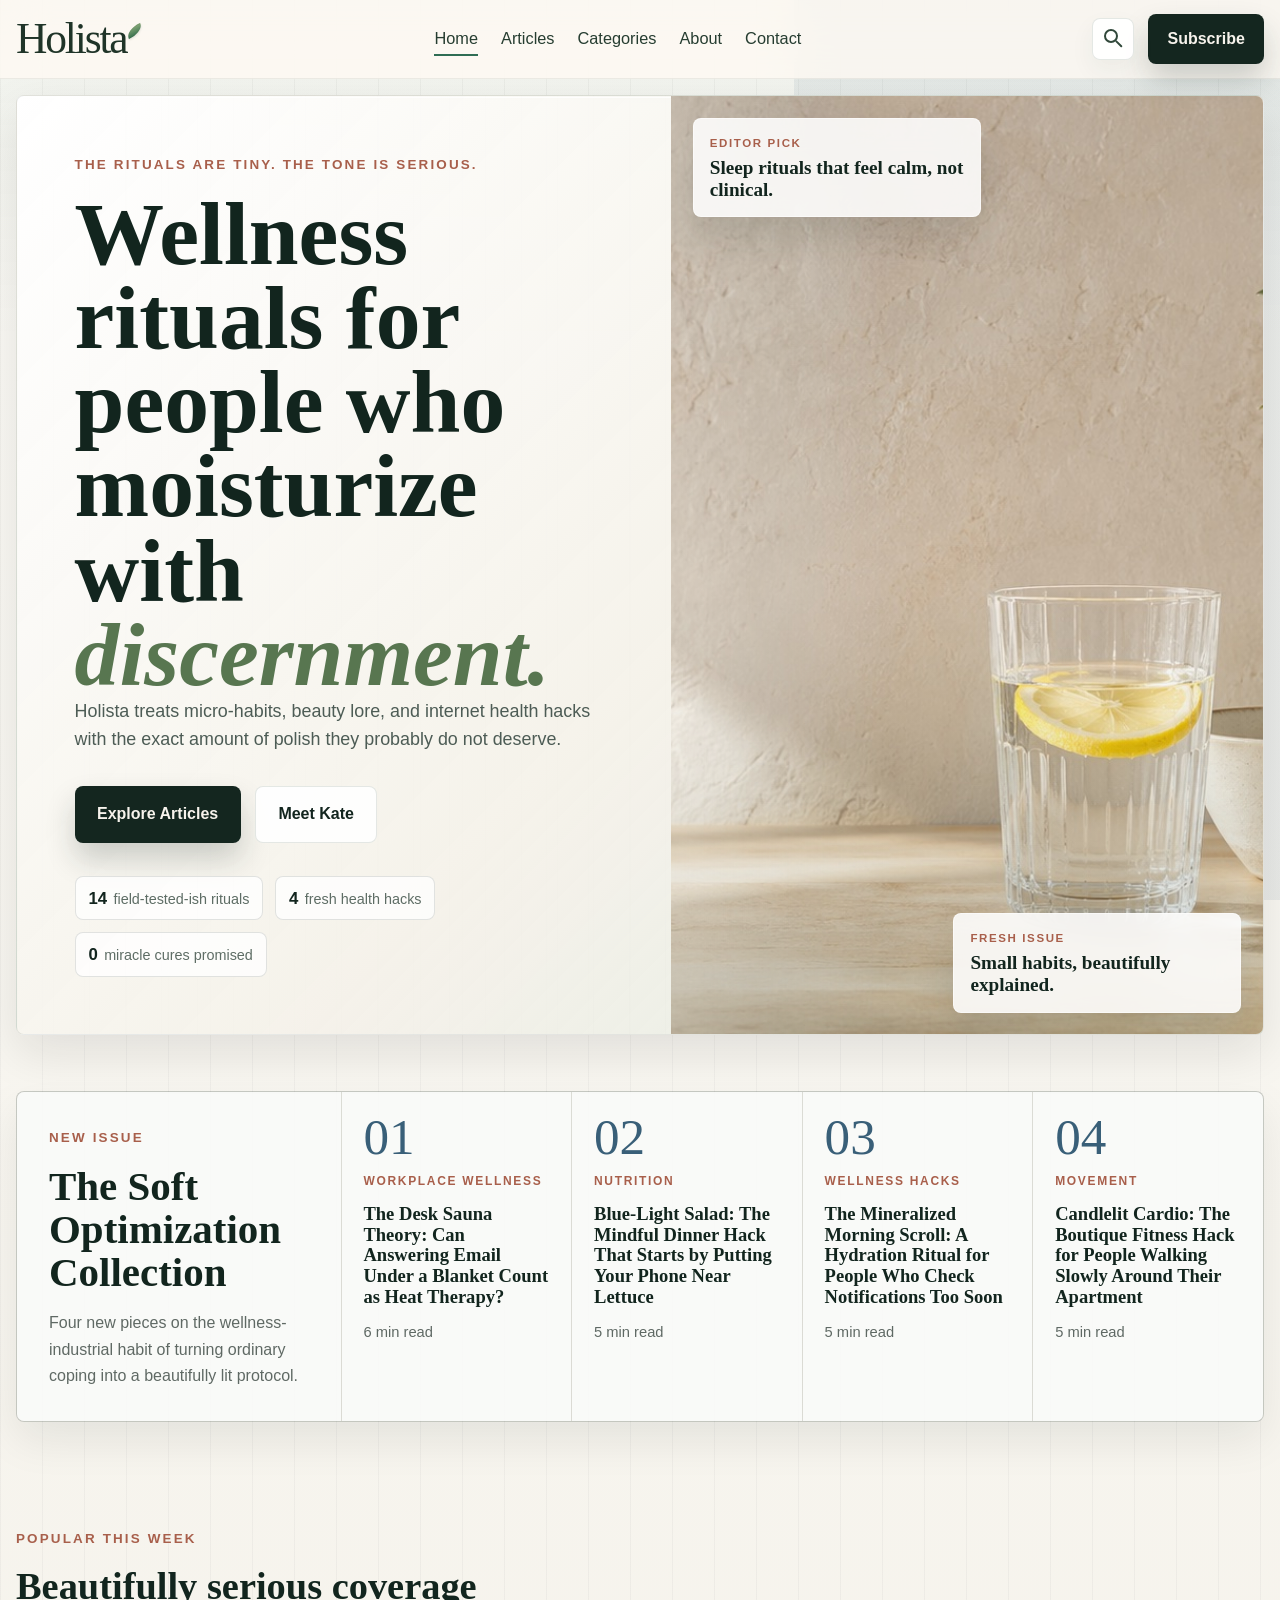
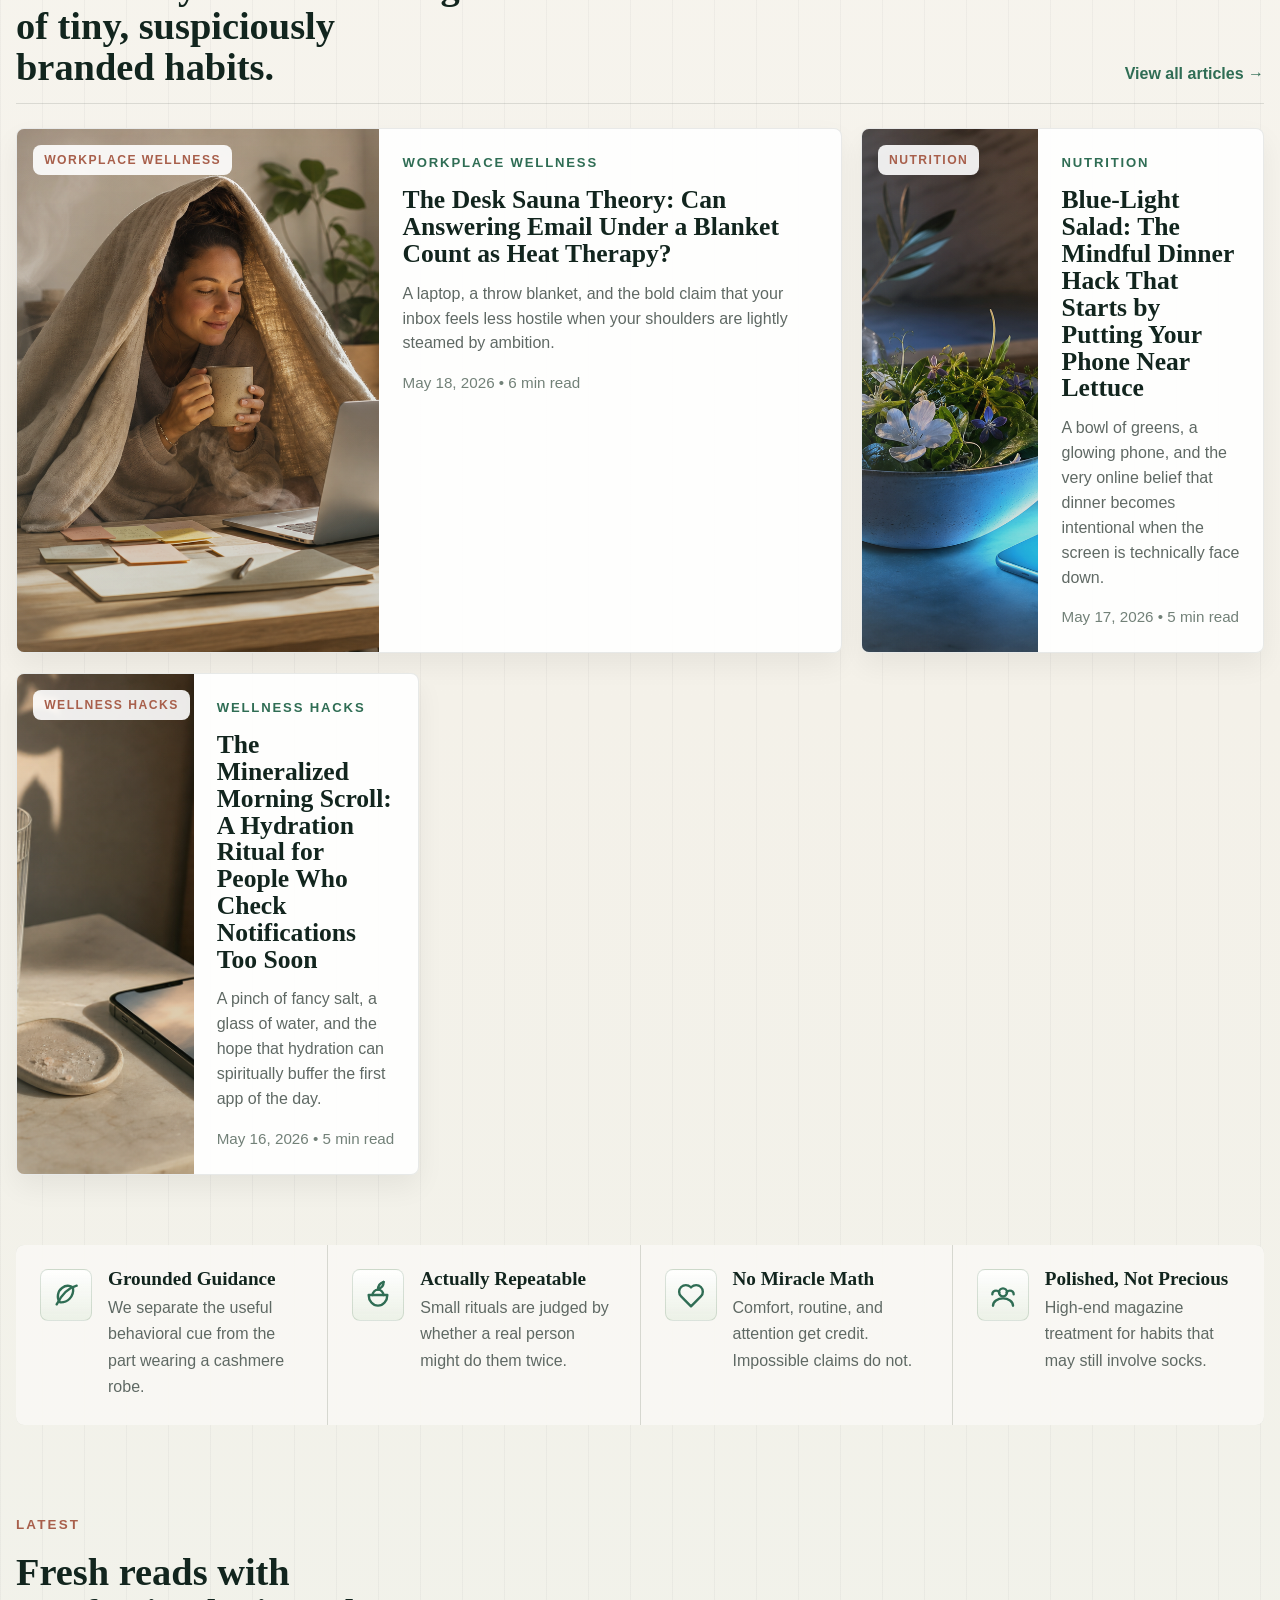
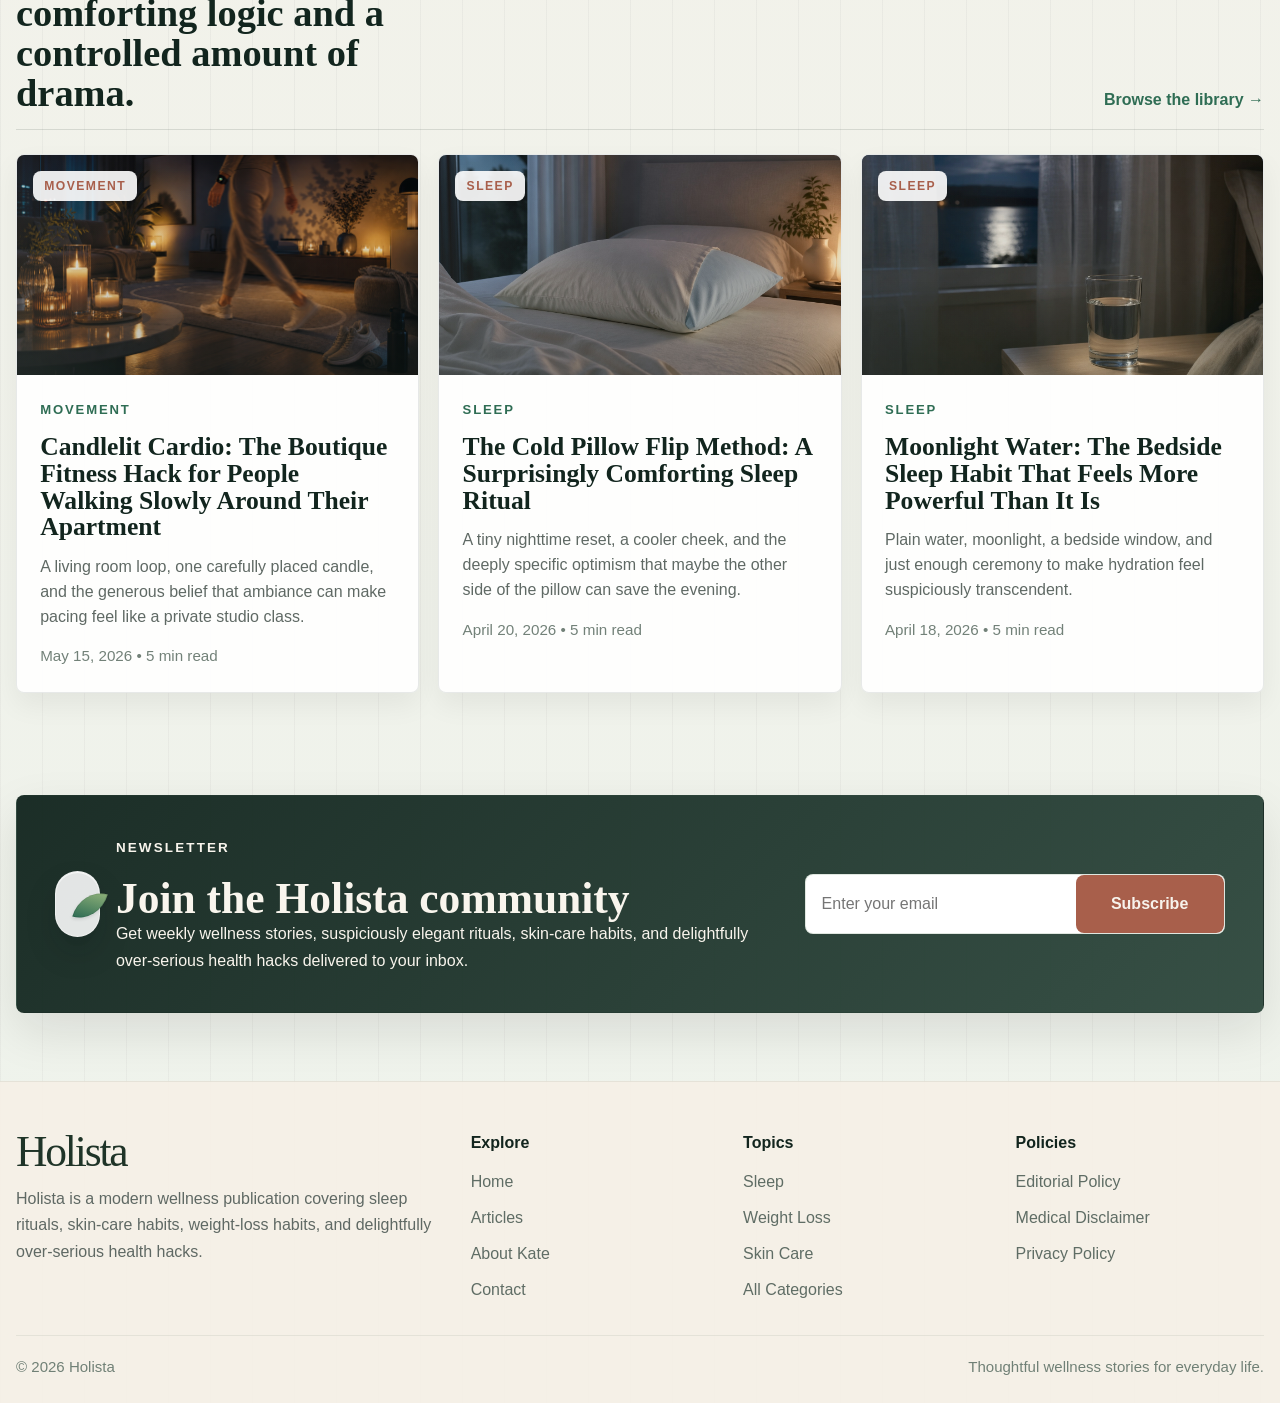
==== index.html @ 49990953 "Publish Holista site" ====
<!doctype html>
<html lang="en">
  <head>
    <meta charset="UTF-8" />
    <meta name="viewport" content="width=device-width, initial-scale=1.0" />
    <title>Holista</title>
    <meta
      name="description"
      content="Holista is a polished wellness magazine covering sleep rituals, skin-care habits, weight-loss habits, and gently over-serious health hacks."
    />
    <link rel="stylesheet" href="assets/css/styles.css" />
  </head>
  <body data-page="home">
    <div class="page-ambient" aria-hidden="true"></div>
    <header class="site-header">
      <div class="container site-header__inner">
        <a class="brand" href="index.html" aria-label="Holista home">
          <span class="brand__title" data-site-brand>Holista</span>
          <span class="brand__leaf" aria-hidden="true"></span>
        </a>
        <nav class="site-nav" aria-label="Main navigation">
          <ul class="nav-list">
            <li><a href="index.html" aria-current="page">Home</a></li>
            <li><a href="articles.html">Articles</a></li>
            <li><a href="categories.html">Categories</a></li>
            <li><a href="about.html">About</a></li>
            <li><a href="contact.html">Contact</a></li>
          </ul>
        </nav>
        <div class="header-actions">
          <button class="search-button" type="button" aria-label="Search site"></button>
          <a class="button button--small" href="#newsletter">Subscribe</a>
        </div>
      </div>
    </header>

    <main>
      <section class="hero">
        <div class="container">
          <div class="hero-shell">
            <div class="hero-copy">
              <p class="eyebrow" id="hero-eyebrow">Everyday wellness, edited beautifully</p>
              <h1 id="hero-title">Popular health habits for a better you, naturally.</h1>
              <p class="lede" id="hero-description">
                Sleep rituals, skin-care habits, and lightly theatrical wellness stories that feel believable enough to
                try and funny enough to remember.
              </p>
              <div class="hero-actions">
                <a class="button" href="articles.html">Explore Articles</a>
                <a class="button-secondary" href="about.html">Meet Kate</a>
              </div>
              <div class="hero-proof" aria-label="Holista editorial highlights">
                <span><strong>14</strong> field-tested-ish rituals</span>
                <span><strong>4</strong> fresh health hacks</span>
                <span><strong>0</strong> miracle cures promised</span>
              </div>
            </div>
            <div class="hero-visual hero-visual--photo" aria-hidden="true">
              <img
                class="hero-visual__image hero-visual__image--home"
                src="assets/images/hero-home.jpg"
                alt=""
              />
              <div class="hero-note hero-note--top">
                <span>Editor pick</span>
                <strong>Sleep rituals that feel calm, not clinical.</strong>
              </div>
              <div class="hero-note hero-note--bottom">
                <span>Fresh issue</span>
                <strong>Small habits, beautifully explained.</strong>
              </div>
            </div>
          </div>
        </div>
      </section>

      <section class="section section--issue">
        <div class="container">
          <div class="issue-layout">
            <div class="issue-copy">
              <p class="eyebrow">New Issue</p>
              <h2>The Soft Optimization Collection</h2>
              <p class="body-copy">
                Four new pieces on the wellness-industrial habit of turning ordinary coping into a beautifully lit
                protocol.
              </p>
            </div>
            <div class="issue-rail" id="issue-rail"></div>
          </div>
        </div>
      </section>

      <section class="section section--tight">
        <div class="container">
          <div class="section-heading">
            <div>
              <p class="eyebrow">Popular This Week</p>
              <h2>Beautifully serious coverage of tiny, suspiciously branded habits.</h2>
            </div>
            <a class="text-link" href="articles.html">View all articles</a>
          </div>
          <div class="story-grid" id="popular-articles"></div>
        </div>
      </section>

      <section class="benefit-strip">
        <div class="container">
          <div class="benefit-grid">
            <article class="feature-card">
              <div class="feature-card__icon" aria-hidden="true">
                <svg viewBox="0 0 24 24" focusable="false">
                  <path d="M5 19c4.5-8.5 9-12.5 15-14" />
                  <path d="M7.5 17.5C4.8 14.4 5.6 9.2 9 6.7c2.4-1.8 5.6-1.9 8.2-0.5 0.5 3.3-0.3 6.4-2.5 8.6-2 2-4.7 2.9-7.2 2.7Z" />
                </svg>
              </div>
              <div>
                <h3>Grounded Guidance</h3>
                <p>We separate the useful behavioral cue from the part wearing a cashmere robe.</p>
              </div>
            </article>
            <article class="feature-card">
              <div class="feature-card__icon" aria-hidden="true">
                <svg viewBox="0 0 24 24" focusable="false">
                  <path d="M5 12h14c0 4.4-3.1 8-7 8s-7-3.6-7-8Z" />
                  <path d="M8 12c0-2.2 1.8-4 4-4s4 1.8 4 4" />
                  <path d="M12 8c0-2.8 1.4-4.8 4.2-5.8" />
                  <path d="M16.2 2.2c0 2.4-1.2 4.2-3.5 5" />
                </svg>
              </div>
              <div>
                <h3>Actually Repeatable</h3>
                <p>Small rituals are judged by whether a real person might do them twice.</p>
              </div>
            </article>
            <article class="feature-card">
              <div class="feature-card__icon" aria-hidden="true">
                <svg viewBox="0 0 24 24" focusable="false">
                  <path d="M12 20.5 4.6 13.1c-2-2-2-5.2 0-7.1s5.1-1.9 7.1 0l0.3 0.3 0.3-0.3c2-1.9 5.2-1.9 7.1 0s2 5.1 0 7.1Z" />
                </svg>
              </div>
              <div>
                <h3>No Miracle Math</h3>
                <p>Comfort, routine, and attention get credit. Impossible claims do not.</p>
              </div>
            </article>
            <article class="feature-card">
              <div class="feature-card__icon" aria-hidden="true">
                <svg viewBox="0 0 24 24" focusable="false">
                  <path d="M9 10a3 3 0 1 0 6 0 3 3 0 0 0-6 0Z" />
                  <path d="M4.5 20c0-3.1 3.4-5.5 7.5-5.5s7.5 2.4 7.5 5.5" />
                  <path d="M4 11.5c0-1.6 1.2-2.8 2.8-2.8 1.1 0 2 .5 2.5 1.4" />
                  <path d="M20 11.5c0-1.6-1.2-2.8-2.8-2.8-1.1 0-2 .5-2.5 1.4" />
                </svg>
              </div>
              <div>
                <h3>Polished, Not Precious</h3>
                <p>High-end magazine treatment for habits that may still involve socks.</p>
              </div>
            </article>
          </div>
        </div>
      </section>

      <section class="section">
        <div class="container">
          <div class="section-heading">
            <div>
              <p class="eyebrow">Latest</p>
              <h2>Fresh reads with comforting logic and a controlled amount of drama.</h2>
            </div>
            <a class="text-link" href="articles.html">Browse the library</a>
          </div>
          <div class="story-grid story-grid--compact" id="recent-articles"></div>
        </div>
      </section>

      <section class="section section--flush-bottom">
        <div class="container">
          <div class="cta-band" id="newsletter">
            <div class="cta-band__intro">
              <div class="cta-band__mark" aria-hidden="true"></div>
              <div>
                <p class="eyebrow">Newsletter</p>
                <h2 id="newsletter-title">Join the Holista community</h2>
                <p class="newsletter-copy" id="newsletter-copy">
                  Get a weekly note with practical nutrition ideas, new articles, and thoughtful wellness habits you can
                  actually use.
                </p>
              </div>
            </div>
            <form class="newsletter-form" action="#" method="post">
              <label class="sr-only" for="newsletter-email">Email address</label>
              <input id="newsletter-email" type="email" name="email" placeholder="Enter your email" />
              <button type="submit">Subscribe</button>
            </form>
          </div>
        </div>
      </section>
    </main>

    <footer class="site-footer">
      <div class="container site-footer__inner">
        <div>
          <p class="footer-brand" data-site-brand>Holista</p>
          <p class="footer-note">
            Holista is a modern wellness publication covering sleep rituals, skin-care habits, weight-loss habits,
            and delightfully over-serious health hacks.
          </p>
        </div>
        <div>
          <p class="footer-heading">Explore</p>
          <div class="footer-links">
            <a href="index.html">Home</a>
            <a href="articles.html">Articles</a>
            <a href="about.html">About Kate</a>
            <a href="contact.html">Contact</a>
          </div>
        </div>
        <div>
          <p class="footer-heading">Topics</p>
          <div class="footer-links">
            <a href="categories.html#sleep">Sleep</a>
            <a href="categories.html#weight-loss">Weight Loss</a>
            <a href="categories.html#skin-care">Skin Care</a>
            <a href="categories.html">All Categories</a>
          </div>
        </div>
        <div>
          <p class="footer-heading">Policies</p>
          <div class="footer-links">
            <a href="editorial-policy.html">Editorial Policy</a>
            <a href="medical-disclaimer.html">Medical Disclaimer</a>
            <a href="privacy.html">Privacy Policy</a>
          </div>
        </div>
      </div>
      <div class="container footer-bottom">
        <span>© <span id="year"></span> Holista</span>
        <span>Thoughtful wellness stories for everyday life.</span>
      </div>
    </footer>

    <script src="assets/js/content.js"></script>
    <script src="assets/js/main.js"></script>
  </body>
</html>
---- assets/css/styles.css ----
:root {
  --bg: #f6f0e7;
  --bg-soft: #fffaf3;
  --surface: rgba(255, 255, 255, 0.9);
  --surface-strong: #ffffff;
  --surface-muted: #efe6d7;
  --surface-accent: #e8efe3;
  --text: #18251f;
  --muted: #64736b;
  --border: rgba(31, 53, 42, 0.13);
  --accent: #356f4d;
  --accent-deep: #183725;
  --accent-soft: #dcebdd;
  --clay: #b76f52;
  --blue: #526d7d;
  --gold: #c39a4b;
  --shadow: 0 24px 70px rgba(36, 52, 43, 0.12);
  --shadow-hover: 0 34px 86px rgba(36, 52, 43, 0.18);
  --radius: 24px;
  --radius-sm: 18px;
  --max-width: 1360px;
  --ease: cubic-bezier(0.22, 1, 0.36, 1);
}

*,
*::before,
*::after {
  box-sizing: border-box;
}

html {
  scroll-behavior: smooth;
}

body {
  position: relative;
  margin: 0;
  min-width: 320px;
  color: var(--text);
  background:
    linear-gradient(115deg, rgba(82, 109, 125, 0.12), transparent 32%),
    radial-gradient(circle at top left, rgba(195, 154, 75, 0.2), transparent 28%),
    linear-gradient(180deg, #fffaf3 0%, #f6f0e7 54%, #eef2ea 100%);
  font-family: "Avenir Next", "Aptos", "Helvetica Neue", sans-serif;
  line-height: 1.65;
  overflow-x: hidden;
}

body.has-search-open {
  overflow: hidden;
}

img {
  display: block;
  max-width: 100%;
}

a {
  color: inherit;
  text-decoration: none;
}

p,
ul,
ol {
  margin: 0;
}

h1,
h2,
h3,
h4 {
  margin: 0;
  color: var(--accent-deep);
  font-family: "Iowan Old Style", "Palatino Linotype", "Book Antiqua", Georgia, serif;
  font-weight: 600;
  letter-spacing: -0.035em;
  line-height: 1.05;
}

input,
button,
textarea {
  font: inherit;
}

button {
  border: 0;
  background: none;
  cursor: pointer;
}

:focus-visible {
  outline: 3px solid rgba(183, 111, 82, 0.36);
  outline-offset: 4px;
}

.page-ambient {
  position: fixed;
  inset: 0;
  z-index: -1;
  pointer-events: none;
  background:
    radial-gradient(circle at 78% 8%, rgba(183, 111, 82, 0.18), transparent 18rem),
    radial-gradient(circle at 4% 58%, rgba(82, 109, 125, 0.12), transparent 22rem);
}

.container {
  width: min(calc(100% - 2rem), var(--max-width));
  margin: 0 auto;
}

.sr-only {
  position: absolute;
  width: 1px;
  height: 1px;
  padding: 0;
  margin: -1px;
  overflow: hidden;
  clip: rect(0, 0, 0, 0);
  white-space: nowrap;
  border: 0;
}

.site-header {
  position: sticky;
  top: 0;
  z-index: 30;
  background: rgba(255, 250, 243, 0.76);
  backdrop-filter: blur(22px) saturate(1.15);
  border-bottom: 1px solid rgba(42, 67, 50, 0.08);
  transition: background 220ms var(--ease), box-shadow 220ms var(--ease), border-color 220ms var(--ease);
}

.site-header.is-scrolled {
  background: rgba(255, 250, 243, 0.93);
  border-color: rgba(31, 53, 42, 0.12);
  box-shadow: 0 14px 34px rgba(36, 52, 43, 0.08);
}

.site-header__inner {
  display: flex;
  align-items: center;
  justify-content: space-between;
  gap: 2rem;
  min-height: 94px;
}

.brand {
  position: relative;
  display: inline-flex;
  align-items: center;
  gap: 0.04em;
}

.brand__title,
.footer-brand {
  font-family: "Iowan Old Style", "Palatino Linotype", "Book Antiqua", Georgia, serif;
  font-size: clamp(2.4rem, 4vw, 3.6rem);
  line-height: 1;
  letter-spacing: -0.05em;
  color: #1f3428;
}

.brand__leaf {
  position: relative;
  top: -0.5em;
  left: -0.1em;
  display: inline-block;
  flex: 0 0 auto;
  width: 1.05rem;
  height: 0.62rem;
  border-radius: 100% 0 100% 0;
  transform: rotate(-25deg);
  background: linear-gradient(180deg, #89aa79, #356f4d);
  box-shadow:
    inset 0 0 0 1px rgba(37, 66, 45, 0.14),
    0 0.08rem 0.12rem rgba(37, 66, 45, 0.12);
}

.site-nav {
  flex: 1;
  display: flex;
  justify-content: center;
}

.nav-list {
  display: flex;
  align-items: center;
  gap: clamp(1rem, 1.8vw, 2.4rem);
  padding: 0;
  margin: 0;
  list-style: none;
}

.nav-list a {
  position: relative;
  color: #263d31;
  font-size: 1.02rem;
  font-weight: 500;
  transition: color 180ms ease;
}

.nav-list a::after {
  content: "";
  position: absolute;
  left: 0;
  right: 0;
  bottom: -0.55rem;
  height: 2px;
  background: var(--accent);
  transform: scaleX(0);
  transform-origin: center;
  transition: transform 180ms ease;
}

.nav-list a:hover,
.nav-list a:focus-visible {
  color: var(--accent);
}

.nav-list a[aria-current="page"]::after,
.nav-list a:hover::after,
.nav-list a:focus-visible::after {
  transform: scaleX(1);
}

.header-actions {
  display: flex;
  align-items: center;
  gap: 0.9rem;
}

.search-button {
  position: relative;
  width: 42px;
  height: 42px;
  border-radius: 999px;
  border: 1px solid rgba(37, 66, 45, 0.12);
  background: rgba(255, 255, 255, 0.72);
  box-shadow: 0 10px 24px rgba(36, 52, 43, 0.06);
  transition: transform 180ms var(--ease), border-color 180ms ease, box-shadow 180ms ease, background 180ms ease;
}

.search-button::before {
  content: "";
  position: absolute;
  top: 10px;
  left: 11px;
  width: 14px;
  height: 14px;
  border: 2px solid #31483a;
  border-radius: 50%;
}

.search-button::after {
  content: "";
  position: absolute;
  right: 11px;
  bottom: 11px;
  width: 9px;
  height: 2px;
  border-radius: 999px;
  background: #31483a;
  transform: rotate(45deg);
  transform-origin: right center;
}

.search-button:hover,
.search-button:focus-visible {
  transform: translateY(-2px);
  border-color: rgba(53, 111, 77, 0.3);
  background: #ffffff;
  box-shadow: 0 16px 34px rgba(36, 52, 43, 0.11);
}

.button,
.button-secondary {
  display: inline-flex;
  align-items: center;
  justify-content: center;
  min-height: 52px;
  padding: 0.9rem 1.4rem;
  border-radius: 14px;
  font-weight: 600;
  transition: transform 200ms var(--ease), box-shadow 200ms var(--ease), background 200ms ease, border-color 200ms ease;
}

.button {
  background: linear-gradient(135deg, var(--accent), #244f37);
  color: #f7f3ec;
  box-shadow: 0 18px 36px rgba(53, 111, 77, 0.22);
}

.button-secondary {
  background: rgba(255, 255, 255, 0.74);
  color: var(--accent-deep);
  border: 1px solid rgba(37, 66, 45, 0.12);
}

.button--small {
  min-height: 44px;
  padding: 0.75rem 1.2rem;
}

.button:hover,
.button:focus-visible,
.button-secondary:hover,
.button-secondary:focus-visible {
  transform: translateY(-3px);
  box-shadow: 0 22px 46px rgba(36, 52, 43, 0.14);
}

.hero {
  padding: 1.7rem 0 1.5rem;
}

.hero-shell,
.page-hero {
  display: grid;
  grid-template-columns: minmax(0, 1.05fr) minmax(360px, 0.95fr);
  gap: 0;
  overflow: hidden;
  position: relative;
  border-radius: var(--radius);
  background:
    linear-gradient(135deg, rgba(255, 252, 247, 0.97), rgba(246, 239, 230, 0.9) 54%, rgba(231, 239, 230, 0.82));
  border: 1px solid rgba(31, 53, 42, 0.1);
  box-shadow: var(--shadow);
}

.hero-shell::before,
.page-hero::before {
  content: "";
  position: absolute;
  inset: 1px;
  z-index: 0;
  pointer-events: none;
  border-radius: calc(var(--radius) - 1px);
  box-shadow: inset 0 1px 0 rgba(255, 255, 255, 0.72);
}

.hero-copy,
.page-hero__copy {
  position: relative;
  z-index: 1;
  padding: clamp(2.25rem, 3.7vw, 4.75rem);
}

.hero-copy {
  display: flex;
  flex-direction: column;
  justify-content: center;
}

.eyebrow {
  display: inline-block;
  margin-bottom: 1rem;
  color: var(--clay);
  font-size: 0.84rem;
  font-weight: 700;
  letter-spacing: 0.16em;
  text-transform: uppercase;
}

h1 {
  font-size: clamp(2.8rem, 5.4vw, 5rem);
}

h2 {
  font-size: clamp(2rem, 3.4vw, 3.2rem);
}

h3 {
  font-size: clamp(1.3rem, 2vw, 1.7rem);
}

h4 {
  font-size: 1.05rem;
  line-height: 1.2;
}

h1 em,
h2 em {
  color: #587650;
  font-style: italic;
}

.lede,
.body-copy,
.policy-layout p,
.policy-layout li,
.story-card__excerpt,
.newsletter-copy,
.footer-note,
.profile-bio,
.contact-copy,
.article-standfirst,
.article-body p,
.article-body li,
.metric-card__copy,
.info-card p,
.feature-card p {
  color: var(--muted);
}

.lede {
  max-width: 34rem;
  font-size: 1.15rem;
}

.hero-actions {
  display: flex;
  flex-wrap: wrap;
  gap: 0.9rem;
  margin-top: 2rem;
}

.hero-proof {
  display: flex;
  flex-wrap: wrap;
  gap: 0.75rem;
  margin-top: 2.1rem;
}

.hero-proof span {
  display: inline-flex;
  align-items: baseline;
  gap: 0.4rem;
  min-height: 42px;
  padding: 0.45rem 0.8rem;
  border-radius: 999px;
  background: rgba(255, 255, 255, 0.66);
  border: 1px solid rgba(31, 53, 42, 0.1);
  color: #5e6d65;
  font-size: 0.9rem;
}

.hero-proof strong {
  color: var(--accent-deep);
  font-size: 1.05rem;
}

.hero-visual,
.page-hero__visual {
  position: relative;
  min-height: 430px;
  overflow: hidden;
  background:
    linear-gradient(160deg, rgba(241, 230, 213, 0.72), rgba(239, 229, 214, 0.28)),
    linear-gradient(180deg, #f0e3d2, #f5ede2 48%, #efe3d4 100%);
}

.hero-visual--photo {
  background: #efe5d8;
}

.hero-visual__image {
  width: 100%;
  height: 100%;
  min-height: inherit;
  display: block;
  object-fit: cover;
  transform: scale(1.01);
  transition: transform 900ms var(--ease);
}

.hero-shell:hover .hero-visual__image,
.page-hero:hover .hero-visual__image {
  transform: scale(1.045);
}

.hero-visual__image--home,
.hero-visual__image--articles,
.hero-visual__image--contact {
  object-position: center center;
}

.hero-visual--photo::after {
  content: "";
  position: absolute;
  inset: 0;
  pointer-events: none;
  background:
    linear-gradient(90deg, rgba(255, 250, 243, 0.26), transparent 36%),
    linear-gradient(180deg, transparent 52%, rgba(24, 55, 37, 0.18));
}

.hero-note {
  position: absolute;
  z-index: 2;
  width: min(18rem, calc(100% - 2rem));
  padding: 0.95rem 1rem;
  border: 1px solid rgba(255, 255, 255, 0.48);
  border-radius: 18px;
  background: rgba(255, 255, 255, 0.78);
  backdrop-filter: blur(14px);
  box-shadow: 0 18px 38px rgba(28, 42, 34, 0.14);
}

.hero-note--top {
  top: 1.35rem;
  left: 1.35rem;
}

.hero-note--bottom {
  right: 1.35rem;
  bottom: 1.35rem;
}

.hero-note span {
  display: block;
  margin-bottom: 0.25rem;
  color: var(--clay);
  font-size: 0.72rem;
  font-weight: 800;
  letter-spacing: 0.14em;
  text-transform: uppercase;
}

.hero-note strong {
  display: block;
  color: var(--accent-deep);
  font-family: "Iowan Old Style", "Palatino Linotype", Georgia, serif;
  font-size: 1.2rem;
  line-height: 1.15;
}

.scene {
  position: absolute;
  inset: 0;
  overflow: hidden;
}

.scene__shadow {
  position: absolute;
  inset: 0;
  background:
    linear-gradient(118deg, transparent 0 57%, rgba(121, 105, 83, 0.08) 57% 60%, transparent 60% 100%),
    linear-gradient(146deg, transparent 0 69%, rgba(121, 105, 83, 0.11) 69% 72%, transparent 72% 100%);
  opacity: 0.62;
}

.scene__plant {
  position: absolute;
  top: 1.3rem;
  right: 3rem;
  width: 200px;
  height: 140px;
}

.scene__plant::before,
.scene__plant::after {
  content: "";
  position: absolute;
  inset: 0;
  background:
    radial-gradient(circle at 12% 38%, #55723d 0 12px, transparent 13px),
    radial-gradient(circle at 30% 15%, #6f8d4d 0 13px, transparent 14px),
    radial-gradient(circle at 46% 44%, #476838 0 16px, transparent 17px),
    radial-gradient(circle at 62% 12%, #6c8b4d 0 12px, transparent 13px),
    radial-gradient(circle at 74% 40%, #476838 0 15px, transparent 16px),
    radial-gradient(circle at 94% 20%, #6f8d4d 0 11px, transparent 12px);
  filter: drop-shadow(0 4px 8px rgba(48, 66, 44, 0.18));
}

.scene__plant::after {
  background:
    linear-gradient(180deg, transparent 0 44%, rgba(106, 136, 85, 0.82) 44% 46%, transparent 46%),
    linear-gradient(110deg, transparent 0 44%, rgba(106, 136, 85, 0.84) 44% 46%, transparent 46%),
    linear-gradient(70deg, transparent 0 44%, rgba(106, 136, 85, 0.8) 44% 46%, transparent 46%);
}

.scene__glass {
  position: absolute;
  right: 10.5rem;
  bottom: 3.1rem;
  width: 120px;
  height: 170px;
  border-radius: 0 0 20px 20px;
  background:
    radial-gradient(circle at 54% 46%, rgba(253, 235, 163, 0.92) 0 21px, rgba(214, 193, 124, 0.85) 22px 28px, transparent 29px),
    linear-gradient(180deg, rgba(255, 255, 255, 0.78), rgba(213, 232, 220, 0.62) 56%, rgba(173, 210, 191, 0.55) 57%, rgba(255, 255, 255, 0.36) 58%, rgba(255, 255, 255, 0.56) 100%);
  border: 2px solid rgba(255, 255, 255, 0.7);
  box-shadow:
    inset 0 0 0 1px rgba(96, 116, 101, 0.18),
    0 18px 22px rgba(105, 92, 68, 0.16);
}

.scene__glass::before {
  content: "";
  position: absolute;
  top: -8px;
  left: -4px;
  right: -4px;
  height: 16px;
  border-radius: 999px;
  background: rgba(255, 255, 255, 0.62);
  box-shadow: inset 0 0 0 1px rgba(96, 116, 101, 0.18);
}

.scene__bowl {
  position: absolute;
  right: 2.8rem;
  bottom: 2.35rem;
  width: 170px;
  height: 56px;
  border-radius: 50%;
  background:
    linear-gradient(180deg, #9a6131, #7b4926);
  box-shadow:
    inset 0 6px 10px rgba(255, 255, 255, 0.14),
    0 14px 24px rgba(102, 76, 52, 0.18);
}

.scene__bowl::before {
  content: "";
  position: absolute;
  inset: 10px 18px 14px;
  border-radius: 50%;
  background: linear-gradient(180deg, #d49b59, #965826);
  opacity: 0.44;
}

.scene__vase {
  position: absolute;
  right: 3.9rem;
  top: 3rem;
  width: 112px;
  height: 182px;
  border-radius: 20px 20px 34px 34px;
  background: linear-gradient(180deg, rgba(255, 255, 255, 0.48), rgba(255, 255, 255, 0.16));
  border: 2px solid rgba(255, 255, 255, 0.46);
}

.scene__vase::before {
  content: "";
  position: absolute;
  inset: 24px 16px 18px;
  border-radius: 14px 14px 26px 26px;
  background: linear-gradient(180deg, rgba(176, 211, 187, 0.42), rgba(176, 211, 187, 0.12));
}

.section {
  padding: 2.4rem 0;
}

.section--tight {
  padding-top: 1.6rem;
}

.section--flush-bottom {
  padding-bottom: 4rem;
}

.section-heading {
  display: flex;
  align-items: end;
  justify-content: space-between;
  gap: 1rem;
  margin-bottom: 1.5rem;
}

.section-heading h2 {
  max-width: 18ch;
  font-size: clamp(1.8rem, 3vw, 2.7rem);
}

.text-link {
  color: var(--accent);
  font-weight: 600;
  transition: color 180ms ease;
}

.text-link::after {
  content: " →";
}

.text-link:hover,
.text-link:focus-visible {
  color: var(--clay);
}

.story-grid {
  display: grid;
  gap: 1rem;
  grid-template-columns: repeat(3, minmax(0, 1fr));
}

.story-grid--compact,
.story-grid--library {
  grid-template-columns: repeat(3, minmax(0, 1fr));
}

.story-card {
  position: relative;
  display: flex;
  gap: 0;
  overflow: hidden;
  min-height: 210px;
  background: rgba(255, 255, 255, 0.86);
  border: 1px solid rgba(31, 53, 42, 0.1);
  border-radius: 20px;
  box-shadow: 0 18px 34px rgba(50, 68, 55, 0.06);
  transition: transform 260ms var(--ease), box-shadow 260ms var(--ease), border-color 260ms ease, background 260ms ease;
}

.story-card:hover,
.story-card:focus-within {
  transform: translateY(-6px);
  border-color: rgba(53, 111, 77, 0.18);
  background: #ffffff;
  box-shadow: var(--shadow-hover);
}

.story-card--stacked,
.story-card--article {
  flex-direction: column;
}

.story-card__media,
.article-visual {
  position: relative;
  flex: 0 0 44%;
  min-height: 210px;
  overflow: hidden;
  isolation: isolate;
  background:
    linear-gradient(180deg, rgba(255, 255, 255, 0.14), rgba(255, 255, 255, 0)),
    linear-gradient(180deg, #ede5d7, #d9cab4);
  box-shadow: inset 0 -36px 48px rgba(42, 44, 38, 0.06);
}

.story-card--stacked .story-card__media,
.story-card--article .story-card__media {
  flex-basis: auto;
  min-height: 220px;
}

.story-card__media::before,
.article-visual::before,
.story-card__media::after,
.article-visual::after {
  content: "";
  position: absolute;
  inset: 0;
}

.story-card__media--image,
.article-visual--image {
  background: #efe5d8;
}

.story-card__image,
.article-visual__image {
  position: absolute;
  inset: 0;
  width: 100%;
  height: 100%;
  display: block;
  object-fit: cover;
  transition: transform 700ms var(--ease), filter 260ms ease;
}

.story-card:hover .story-card__image,
.story-card:focus-within .story-card__image {
  transform: scale(1.055);
  filter: saturate(1.03) contrast(1.02);
}

.media__badge {
  position: absolute;
  top: 1rem;
  left: 1rem;
  z-index: 2;
  display: inline-flex;
  align-items: center;
  min-height: 30px;
  padding: 0.25rem 0.7rem;
  border-radius: 999px;
  background: rgba(255, 255, 255, 0.9);
  color: var(--clay);
  font-size: 0.76rem;
  font-weight: 700;
  letter-spacing: 0.12em;
  text-transform: uppercase;
}

.media--cold-pillow {
  background: linear-gradient(180deg, #eef2f4, #f8f4ee 60%, #d7c4aa 61%, #c7b092 100%);
}

.media--cold-pillow::before {
  inset: 28px 28px 42px;
  border-radius: 26px;
  background:
    radial-gradient(circle at 78% 24%, rgba(185, 214, 242, 0.95) 0 30px, rgba(208, 228, 246, 0.72) 31px 52px, transparent 53px),
    linear-gradient(135deg, rgba(255, 255, 255, 0.92), rgba(238, 244, 248, 0.92) 50%, rgba(222, 230, 237, 0.88) 100%);
  box-shadow:
    0 22px 40px rgba(131, 118, 95, 0.14),
    inset 0 0 0 1px rgba(96, 113, 124, 0.12);
}

.media--cold-pillow::after {
  inset: auto 54px 58px auto;
  width: 140px;
  height: 86px;
  border-radius: 28px;
  background: linear-gradient(180deg, rgba(220, 232, 244, 0.96), rgba(201, 219, 236, 0.92));
  box-shadow:
    0 18px 28px rgba(91, 102, 115, 0.12),
    inset 0 0 0 1px rgba(112, 135, 149, 0.12);
}

.media--moon-water {
  background: linear-gradient(180deg, #22344c, #31496a 58%, #e7dccb 59%, #cfbaa0 100%);
}

.media--moon-water::before {
  background:
    radial-gradient(circle at 76% 22%, rgba(253, 245, 214, 0.96) 0 34px, rgba(253, 245, 214, 0.28) 35px 72px, transparent 73px),
    linear-gradient(180deg, transparent 0 58%, rgba(255, 255, 255, 0.14) 58% 60%, transparent 60%),
    linear-gradient(90deg, transparent 0 58%, rgba(255, 255, 255, 0.14) 58% 60%, transparent 60%);
  opacity: 0.96;
}

.media--moon-water::after {
  inset: auto 78px 44px auto;
  width: 88px;
  height: 128px;
  border-radius: 0 0 18px 18px;
  background:
    linear-gradient(180deg, rgba(255, 255, 255, 0.88), rgba(198, 216, 232, 0.5) 56%, rgba(255, 255, 255, 0.22) 57%, rgba(255, 255, 255, 0.44) 100%);
  border: 2px solid rgba(255, 255, 255, 0.6);
  box-shadow: 0 18px 26px rgba(35, 45, 70, 0.2);
}

.media--sock-sleep {
  background: linear-gradient(180deg, #ebe1d4, #f3ece2 48%, #c8baa9 49%, #a08d78 100%);
}

.media--sock-sleep::before {
  inset: 28px;
  border-radius: 30px;
  background:
    linear-gradient(145deg, rgba(255, 255, 255, 0.74), rgba(232, 223, 212, 0.78)),
    linear-gradient(180deg, rgba(255, 255, 255, 0.24), transparent 70%);
}

.media--sock-sleep::after {
  inset: auto auto 48px 56px;
  width: 210px;
  height: 120px;
  border-radius: 48px;
  background:
    radial-gradient(circle at 28% 54%, #6f8b68 0 34px, transparent 35px),
    radial-gradient(circle at 72% 44%, #7f9a77 0 32px, transparent 33px),
    linear-gradient(135deg, rgba(255, 255, 255, 0.92), rgba(239, 245, 238, 0.9));
  box-shadow: 0 18px 28px rgba(95, 84, 72, 0.14);
}

.media--beige-plate {
  background: linear-gradient(180deg, #f1e7d7, #ead8bf 100%);
}

.media--beige-plate::before {
  inset: 30px 38px 34px;
  border-radius: 50%;
  background:
    radial-gradient(circle at 50% 50%, #f7f2ea 0 34%, #dfd4c2 35% 47%, transparent 48%),
    radial-gradient(circle at 36% 50%, #d1b88b 0 16px, transparent 17px),
    radial-gradient(circle at 50% 35%, #edd3a6 0 18px, transparent 19px),
    radial-gradient(circle at 64% 54%, #cdaa7b 0 15px, transparent 16px),
    radial-gradient(circle at 54% 66%, #e1c6a0 0 14px, transparent 15px);
}

.media--beige-plate::after {
  background:
    radial-gradient(circle at 18% 20%, rgba(255, 255, 255, 0.28) 0 110px, transparent 111px),
    linear-gradient(180deg, transparent 0 82%, rgba(110, 95, 71, 0.08) 82% 100%);
}

.media--tiny-fork {
  background: linear-gradient(180deg, #f6efe6, #e7dac9 100%);
}

.media--tiny-fork::before {
  inset: 34px 48px 38px;
  border-radius: 50%;
  background:
    radial-gradient(circle at 50% 50%, #fffdf9 0 36%, #d8cdbb 37% 47%, transparent 48%);
}

.media--tiny-fork::after {
  inset: auto 60px 54px auto;
  width: 22px;
  height: 142px;
  border-radius: 999px;
  background:
    linear-gradient(180deg, transparent 0 16%, #c4a977 16% 18%, transparent 18% 24%, #c4a977 24% 26%, transparent 26% 32%, #c4a977 32% 34%, transparent 34%),
    linear-gradient(180deg, #d7bf92, #b79661 70%, #c2a06b 100%);
  box-shadow:
    -118px -8px 0 10px rgba(220, 205, 184, 0.32),
    0 12px 24px rgba(128, 104, 74, 0.16);
}

.media--smoothie-sip {
  background: linear-gradient(180deg, #f4e6d8, #efe4d7 54%, #d8c4aa 55%, #c0a485 100%);
}

.media--smoothie-sip::before {
  inset: auto auto 40px 92px;
  width: 108px;
  height: 156px;
  border-radius: 0 0 20px 20px;
  background:
    linear-gradient(180deg, rgba(255, 255, 255, 0.66), rgba(255, 255, 255, 0.18) 18%, rgba(219, 151, 122, 0.9) 19%, rgba(204, 111, 104, 0.92) 72%, rgba(255, 255, 255, 0.2) 73%, rgba(255, 255, 255, 0.44) 100%);
  border: 2px solid rgba(255, 255, 255, 0.64);
  box-shadow: 0 18px 28px rgba(121, 92, 79, 0.16);
}

.media--smoothie-sip::after {
  inset: 34px auto auto 184px;
  width: 10px;
  height: 132px;
  border-radius: 999px;
  background: linear-gradient(180deg, #6f8c64, #4f6847);
  box-shadow: -96px 98px 0 54px rgba(255, 255, 255, 0.16);
  transform: rotate(10deg);
}

.media--ice-face {
  background: linear-gradient(180deg, #edf3f4, #d8e4e4 56%, #e8d8ca 100%);
}

.media--ice-face::before {
  inset: 26px;
  border-radius: 28px;
  background:
    radial-gradient(circle at 76% 32%, rgba(196, 228, 240, 0.88) 0 24px, rgba(196, 228, 240, 0.34) 25px 54px, transparent 55px),
    linear-gradient(180deg, rgba(255, 255, 255, 0.68), rgba(218, 233, 235, 0.78));
  box-shadow: inset 0 0 0 1px rgba(93, 126, 136, 0.12);
}

.media--ice-face::after {
  inset: auto 58px 46px auto;
  width: 132px;
  height: 132px;
  border-radius: 34px;
  background:
    radial-gradient(circle at 50% 50%, rgba(255, 255, 255, 0.92) 0 22px, rgba(178, 215, 228, 0.72) 23px 58px, transparent 59px),
    linear-gradient(135deg, rgba(232, 246, 250, 0.94), rgba(187, 221, 232, 0.88));
  box-shadow: 0 18px 28px rgba(101, 124, 132, 0.14);
}

.media--pillowcase-rotation {
  background: linear-gradient(180deg, #f0e7db, #e7ded1 54%, #d2c0ac 100%);
}

.media--pillowcase-rotation::before {
  inset: 34px 54px 64px 44px;
  border-radius: 26px;
  background:
    linear-gradient(135deg, rgba(255, 255, 255, 0.94), rgba(245, 243, 239, 0.92));
  box-shadow:
    0 14px 24px rgba(122, 106, 87, 0.12),
    38px 26px 0 0 rgba(242, 236, 228, 0.92),
    76px 52px 0 0 rgba(232, 225, 214, 0.88);
}

.media--pillowcase-rotation::after {
  background:
    linear-gradient(180deg, transparent 0 74%, rgba(112, 92, 69, 0.08) 74% 100%),
    linear-gradient(90deg, transparent 0 54%, rgba(214, 204, 191, 0.78) 54% 56%, transparent 56% 72%, rgba(214, 204, 191, 0.66) 72% 74%, transparent 74%);
}

.media--sunset-walk {
  background: linear-gradient(180deg, #f6dcc3, #f6e8dc 38%, #d1c8b8 39%, #81936f 68%, #6a7a58 100%);
}

.media--sunset-walk::before {
  background:
    radial-gradient(circle at 76% 24%, rgba(255, 226, 162, 0.96) 0 38px, rgba(255, 226, 162, 0.28) 39px 78px, transparent 79px),
    linear-gradient(180deg, transparent 0 58%, rgba(255, 255, 255, 0.18) 58% 60%, transparent 60%),
    linear-gradient(180deg, transparent 0 68%, rgba(77, 93, 66, 0.4) 68% 100%);
}

.media--sunset-walk::after {
  inset: auto 0 0 0;
  height: 100%;
  clip-path: polygon(44% 50%, 56% 50%, 68% 100%, 32% 100%);
  background: linear-gradient(180deg, rgba(232, 205, 156, 0.18), rgba(201, 168, 112, 0.72));
}

.media--rosemary-steam {
  background: linear-gradient(180deg, #f6ecdf, #efe3d1 58%, #d9c1a0 100%);
}

.media--rosemary-steam::before {
  inset: auto 72px 40px 72px;
  height: 76px;
  border-radius: 50%;
  background:
    linear-gradient(180deg, #a56d3c, #84542e);
  box-shadow:
    inset 0 8px 10px rgba(255, 255, 255, 0.16),
    0 18px 26px rgba(117, 86, 57, 0.16);
}

.media--rosemary-steam::after {
  background:
    radial-gradient(circle at 48% 42%, rgba(255, 255, 255, 0.82) 0 18px, transparent 19px),
    radial-gradient(circle at 40% 28%, rgba(255, 255, 255, 0.54) 0 24px, transparent 25px),
    radial-gradient(circle at 58% 22%, rgba(255, 255, 255, 0.48) 0 22px, transparent 23px),
    linear-gradient(120deg, transparent 0 48%, rgba(78, 108, 70, 0.88) 48% 50%, transparent 50%),
    linear-gradient(60deg, transparent 0 54%, rgba(78, 108, 70, 0.82) 54% 56%, transparent 56%);
}

.story-card__media.story-card__media--image::before,
.article-visual.article-visual--image::before {
  content: none;
}

.story-card__media.story-card__media--image::after,
.article-visual.article-visual--image::after {
  content: "";
  inset: 0;
  width: auto;
  height: auto;
  border: 0;
  border-radius: 0;
  box-shadow: none;
  clip-path: none;
  opacity: 1;
  transform: none;
  background:
    linear-gradient(180deg, rgba(42, 67, 50, 0.02), rgba(42, 67, 50, 0.2)),
    linear-gradient(90deg, rgba(255, 255, 255, 0.1), transparent 45%);
}

.story-card__body {
  flex: 1;
  display: grid;
  gap: 0.85rem;
  padding: 1.25rem 1.35rem 1.35rem;
}

.story-card__category,
.article-kicker {
  color: var(--accent);
  font-size: 0.82rem;
  font-weight: 700;
  letter-spacing: 0.14em;
  text-transform: uppercase;
}

.meta,
.mini-meta,
.article-author {
  color: #728178;
  font-size: 0.95rem;
}

.benefit-strip {
  padding: 1rem 0;
}

.benefit-grid {
  display: grid;
  grid-template-columns: repeat(4, minmax(0, 1fr));
  gap: 1px;
  background: rgba(42, 67, 50, 0.08);
  border-radius: 20px;
  overflow: hidden;
}

.feature-card {
  display: flex;
  gap: 1rem;
  align-items: start;
  padding: 1.5rem;
  background: rgba(250, 246, 239, 0.88);
  transition: background 220ms ease, transform 220ms var(--ease);
}

.feature-card:hover {
  transform: translateY(-3px);
  background: rgba(255, 255, 255, 0.92);
}

.feature-card__icon {
  flex: 0 0 auto;
  width: 52px;
  height: 52px;
  border-radius: 18px;
  border: 1px solid rgba(63, 107, 67, 0.18);
  background: linear-gradient(180deg, rgba(255, 255, 255, 0.9), rgba(232, 239, 227, 0.78));
  color: var(--accent);
  font-family: "Iowan Old Style", Georgia, serif;
  display: grid;
  place-items: center;
}

.feature-card__icon svg {
  width: 32px;
  height: 32px;
  fill: none;
  stroke: currentColor;
  stroke-width: 1.8;
  stroke-linecap: round;
  stroke-linejoin: round;
}

.feature-card h3 {
  margin-bottom: 0.35rem;
  font-size: 1.2rem;
}

.cta-band,
.info-card,
.metric-card,
.policy-layout,
.article-body,
.article-side-card,
.profile-copy,
.contact-card {
  background: rgba(255, 255, 255, 0.78);
  border: 1px solid rgba(42, 67, 50, 0.08);
  box-shadow: var(--shadow);
}

.cta-band {
  display: grid;
  grid-template-columns: minmax(0, 1fr) minmax(320px, 420px);
  gap: 2rem;
  align-items: center;
  padding: clamp(1.8rem, 3vw, 2.8rem);
  border-radius: 24px;
}

.cta-band__intro {
  display: flex;
  gap: 1rem;
  align-items: center;
}

.cta-band__mark {
  width: 66px;
  height: 66px;
  border-radius: 999px;
  background: rgba(255, 255, 255, 0.88);
  border: 1px solid rgba(255, 255, 255, 0.42);
  position: relative;
  box-shadow:
    inset 0 1px 0 rgba(255, 255, 255, 0.72),
    0 16px 30px rgba(7, 18, 14, 0.18);
}

.cta-band__mark::before,
.cta-band__mark::after {
  content: "";
  position: absolute;
}

.cta-band__mark::before {
  top: 18px;
  left: 20px;
  width: 28px;
  height: 31px;
  border-radius: 100% 0 100% 0;
  background: linear-gradient(180deg, #8caf78, #2f6d54);
  box-shadow:
    inset 0 0 0 1px rgba(18, 37, 30, 0.14),
    0 0.12rem 0.2rem rgba(18, 37, 30, 0.12);
  transform: rotate(16deg);
}

.cta-band__mark::after {
  content: none;
}

.newsletter-form {
  display: flex;
  align-items: center;
  gap: 0;
  border-radius: 14px;
  overflow: hidden;
  border: 1px solid rgba(63, 107, 67, 0.16);
  background: #ffffff;
}

.newsletter-form input {
  flex: 1;
  min-height: 58px;
  padding: 0 1rem;
  border: 0;
  color: var(--text);
  background: transparent;
}

.newsletter-form input:focus {
  outline: none;
  box-shadow: inset 0 0 0 2px rgba(183, 111, 82, 0.34);
}

.newsletter-form button {
  min-width: 148px;
  min-height: 58px;
  padding: 0 1.25rem;
  background: var(--accent);
  color: #f7f3ec;
  font-weight: 600;
}

.page-shell {
  padding: 1.8rem 0 4rem;
}

.about-intro {
  display: grid;
  grid-template-columns: minmax(340px, 0.9fr) minmax(0, 1.25fr);
  gap: clamp(2rem, 4vw, 4rem);
  align-items: stretch;
  padding: 0.4rem 0 0;
}

.about-intro__image {
  min-height: 620px;
  overflow: hidden;
  background: rgba(255, 255, 255, 0.52);
}

.about-intro__image img {
  width: 100%;
  height: 100%;
  object-fit: cover;
}

.about-intro__copy {
  display: flex;
  flex-direction: column;
  justify-content: center;
  padding: 3rem 0;
}

.about-intro__copy h1 {
  font-size: clamp(2.8rem, 5vw, 4.5rem);
}

.about-intro__role {
  margin-top: 1rem;
  color: #44564d;
  font-size: clamp(1.3rem, 2vw, 1.65rem);
  line-height: 1.35;
}

.about-intro__body {
  display: grid;
  gap: 1.15rem;
  margin-top: 2rem;
  max-width: 46rem;
}

.about-intro__body p {
  color: var(--muted);
  font-size: 1.05rem;
}

.about-signoff {
  margin-top: 1.3rem;
}

.about-signoff__script {
  color: #293932;
  font-family: "Snell Roundhand", "Brush Script MT", cursive;
  font-size: clamp(2.8rem, 4vw, 4rem);
  line-height: 1;
}

.about-signoff__name {
  margin-top: 0.65rem;
  color: var(--accent-deep);
  font-size: 1.55rem;
  font-weight: 700;
}

.about-signoff__title {
  margin-top: 0.25rem;
  color: var(--muted);
  font-size: 1.06rem;
}

.about-mission {
  margin-top: 2.4rem;
  padding: 2.6rem 0 0;
  background: linear-gradient(180deg, rgba(245, 239, 230, 0.88), rgba(245, 239, 230, 0.96));
  border-top: 1px solid rgba(42, 67, 50, 0.06);
}

.about-disclaimer {
  padding: 1.4rem 0 0;
}

.about-disclaimer p {
  max-width: 940px;
  margin: 0 auto;
  padding-top: 1.1rem;
  border-top: 1px solid rgba(42, 67, 50, 0.12);
  color: var(--muted);
  font-size: 0.9rem;
  line-height: 1.6;
}

.about-mission__intro {
  max-width: 58rem;
  margin: 0 auto;
  text-align: center;
}

.about-mission__intro h2 {
  max-width: 20ch;
  margin: 0 auto;
}

.about-mission__intro .lede {
  max-width: 52rem;
  margin: 1rem auto 0;
}

.about-values {
  display: grid;
  grid-template-columns: repeat(4, minmax(0, 1fr));
  margin-top: 2.4rem;
  border-top: 1px solid rgba(42, 67, 50, 0.08);
}

.about-value {
  padding: 2rem 1.4rem 2.4rem;
  text-align: center;
}

.about-value + .about-value {
  border-left: 1px solid rgba(42, 67, 50, 0.08);
}

.about-value__icon {
  width: 74px;
  height: 74px;
  margin: 0 auto 1rem;
  color: var(--accent);
}

.about-value__icon svg {
  width: 100%;
  height: 100%;
  fill: none;
  stroke: currentColor;
  stroke-width: 1.8;
  stroke-linecap: round;
  stroke-linejoin: round;
}

.about-value h3 {
  margin-bottom: 0.45rem;
  font-size: 1.2rem;
}

.about-value p {
  color: var(--muted);
  font-size: 1rem;
}

.page-hero {
  margin-bottom: 2rem;
}

.page-hero__visual {
  min-height: 360px;
}

.page-hero__visual--image {
  background:
    radial-gradient(circle at top right, rgba(255, 255, 255, 0.4), transparent 26%),
    linear-gradient(180deg, #f0e5d4, #ece3d6);
  display: grid;
  place-items: center;
  padding: 1.8rem;
}

.portrait-frame {
  width: min(100%, 420px);
  border-radius: 28px;
  overflow: hidden;
  background: rgba(255, 255, 255, 0.82);
  box-shadow: 0 24px 40px rgba(59, 74, 63, 0.14);
}

.category-pills {
  display: flex;
  flex-wrap: wrap;
  gap: 0.75rem;
  margin-top: 1.5rem;
}

.category-buttons {
  display: flex;
  flex-wrap: wrap;
  gap: 0.75rem;
  margin-top: 1.5rem;
}

.category-pills span,
.category-pills a,
.category-button,
.tag {
  display: inline-flex;
  align-items: center;
  min-height: 36px;
  padding: 0.45rem 0.9rem;
  border-radius: 999px;
  background: rgba(255, 255, 255, 0.74);
  border: 1px solid rgba(63, 107, 67, 0.12);
  color: #405947;
  font-size: 0.92rem;
  transition: transform 180ms var(--ease), border-color 180ms ease, background 180ms ease;
}

.category-button {
  gap: 0.55rem;
  min-height: 44px;
  padding: 0.5rem 1rem;
  font-weight: 700;
}

.category-button small {
  color: var(--muted);
  font-size: 0.82rem;
  font-weight: 600;
}

.category-pills span:hover,
.category-pills a:hover,
.category-pills a:focus-visible,
.category-button:hover,
.category-button:focus-visible,
.category-button.is-active,
.tag:hover {
  transform: translateY(-2px);
  border-color: rgba(183, 111, 82, 0.24);
  background: #ffffff;
}

.category-button.is-active {
  color: var(--accent-deep);
  box-shadow: 0 12px 28px rgba(36, 52, 43, 0.08);
}

.category-sections {
  display: grid;
  gap: 2rem;
}

.category-section {
  scroll-margin-top: 130px;
}

.category-section__head {
  display: flex;
  align-items: end;
  justify-content: space-between;
  gap: 1rem;
  margin-bottom: 1rem;
}

.category-section__head h2 {
  font-size: clamp(1.8rem, 3vw, 2.7rem);
}

.category-section__head span {
  color: var(--muted);
  font-weight: 700;
}

.library-layout,
.contact-grid,
.about-grid,
.metrics-grid,
.article-layout {
  display: grid;
  gap: 1.25rem;
}

.metrics-grid,
.about-grid,
.contact-grid {
  grid-template-columns: repeat(3, minmax(0, 1fr));
}

.metrics-grid {
  margin-top: 1.5rem;
}

.metric-card,
.info-card,
.contact-card {
  padding: 1.5rem;
  border-radius: 20px;
  transition: transform 220ms var(--ease), box-shadow 220ms var(--ease), background 220ms ease;
}

.metric-card:hover,
.info-card:hover,
.contact-card:hover {
  transform: translateY(-4px);
  background: #ffffff;
  box-shadow: var(--shadow-hover);
}

.metric-card h3,
.info-card h3,
.contact-card h2 {
  margin-bottom: 0.45rem;
}

.profile-copy {
  padding: clamp(1.7rem, 2.5vw, 2.4rem);
  border-radius: 24px;
}

.profile-copy .profile-highlights,
.policy-list,
.takeaways-list,
.simple-list {
  padding-left: 1.1rem;
}

.profile-highlights li,
.policy-list li,
.takeaways-list li,
.simple-list li {
  margin-top: 0.45rem;
}

.article-layout {
  grid-template-columns: minmax(0, 1.6fr) minmax(280px, 0.8fr);
  align-items: start;
}

.article-body,
.article-side-card,
.policy-layout {
  border-radius: 24px;
}

.article-body {
  padding: clamp(1.7rem, 3vw, 2.8rem);
}

.article-head {
  display: grid;
  gap: 1rem;
  margin-bottom: 1.5rem;
}

.article-visual {
  min-height: 320px;
  margin-bottom: 1.6rem;
  border-radius: 22px;
}

.article-meta-grid {
  display: grid;
  grid-template-columns: repeat(3, minmax(0, 1fr));
  gap: 0.75rem;
}

.article-meta-item {
  padding: 1rem;
  border-radius: 18px;
  background: var(--bg-soft);
  border: 1px solid rgba(63, 107, 67, 0.08);
}

.article-meta-item__label {
  display: block;
  margin-bottom: 0.2rem;
  color: #6d7a73;
  font-size: 0.85rem;
  text-transform: uppercase;
  letter-spacing: 0.12em;
}

.article-meta-item__value {
  color: var(--accent-deep);
  font-weight: 600;
}

.article-body p + p {
  margin-top: 1rem;
}

.takeaways-card {
  margin: 1.6rem 0;
  padding: 1.2rem 1.3rem;
  border-radius: 20px;
  background: linear-gradient(180deg, rgba(232, 239, 227, 0.56), rgba(255, 255, 255, 0.68));
  border: 1px solid rgba(63, 107, 67, 0.12);
}

.article-side-column {
  display: grid;
  gap: 1rem;
}

.article-side-card {
  padding: 1.4rem;
}

.article-side-card h3 {
  margin-bottom: 0.7rem;
}

.related-links {
  display: grid;
  gap: 0.85rem;
}

.related-links a {
  display: block;
  font-weight: 600;
  color: var(--accent-deep);
}

.policy-layout {
  max-width: 860px;
  padding: clamp(1.7rem, 3vw, 2.8rem);
}

.policy-layout h2 {
  margin-top: 1.6rem;
  margin-bottom: 0.6rem;
  font-size: clamp(1.4rem, 2vw, 1.9rem);
}

.contact-card p + p {
  margin-top: 0.55rem;
}

.contact-link {
  color: var(--accent);
  font-weight: 600;
}

.search-overlay[hidden] {
  display: none;
}

.search-overlay {
  position: fixed;
  inset: 0;
  z-index: 80;
  display: grid;
  place-items: start center;
  padding: clamp(1rem, 6vw, 5rem) 1rem 1rem;
}

.search-overlay__backdrop {
  position: absolute;
  inset: 0;
  background: rgba(24, 37, 31, 0.42);
  backdrop-filter: blur(8px);
}

.search-panel {
  position: relative;
  z-index: 1;
  width: min(760px, 100%);
  overflow: hidden;
  border: 1px solid rgba(255, 255, 255, 0.42);
  border-radius: 24px;
  background:
    linear-gradient(135deg, rgba(255, 252, 247, 0.98), rgba(238, 242, 234, 0.96));
  box-shadow: 0 34px 100px rgba(15, 24, 20, 0.28);
  animation: panelIn 260ms var(--ease);
}

.search-panel__head {
  display: flex;
  align-items: start;
  justify-content: space-between;
  gap: 1rem;
  padding: clamp(1.2rem, 3vw, 2rem);
  border-bottom: 1px solid rgba(31, 53, 42, 0.08);
}

.search-panel__head h2 {
  max-width: 16ch;
  font-size: clamp(1.6rem, 4vw, 2.5rem);
}

.search-close {
  position: relative;
  flex: 0 0 auto;
  width: 42px;
  height: 42px;
  border-radius: 999px;
  background: rgba(255, 255, 255, 0.72);
  border: 1px solid rgba(31, 53, 42, 0.12);
}

.search-close::before,
.search-close::after {
  content: "";
  position: absolute;
  top: 20px;
  left: 12px;
  width: 18px;
  height: 2px;
  border-radius: 999px;
  background: var(--accent-deep);
}

.search-close::before {
  transform: rotate(45deg);
}

.search-close::after {
  transform: rotate(-45deg);
}

.search-input {
  width: calc(100% - clamp(2.4rem, 6vw, 4rem));
  min-height: 62px;
  margin: clamp(1.2rem, 3vw, 2rem);
  margin-bottom: 0.85rem;
  padding: 0 1.1rem;
  border: 1px solid rgba(31, 53, 42, 0.12);
  border-radius: 16px;
  background: #ffffff;
  color: var(--text);
  box-shadow: 0 12px 28px rgba(36, 52, 43, 0.07);
}

.search-input:focus {
  outline: none;
  border-color: rgba(183, 111, 82, 0.45);
  box-shadow: 0 0 0 4px rgba(183, 111, 82, 0.12), 0 12px 28px rgba(36, 52, 43, 0.07);
}

.search-results {
  display: grid;
  gap: 0.65rem;
  max-height: min(52vh, 520px);
  overflow: auto;
  padding: 0 clamp(1.2rem, 3vw, 2rem) clamp(1.2rem, 3vw, 2rem);
}

.search-result {
  display: grid;
  gap: 0.25rem;
  padding: 1rem;
  border: 1px solid rgba(31, 53, 42, 0.08);
  border-radius: 16px;
  background: rgba(255, 255, 255, 0.72);
  transition: transform 180ms var(--ease), border-color 180ms ease, background 180ms ease;
}

.search-result:hover,
.search-result:focus-visible {
  transform: translateY(-2px);
  border-color: rgba(53, 111, 77, 0.2);
  background: #ffffff;
}

.search-result span {
  color: var(--clay);
  font-size: 0.78rem;
  font-weight: 800;
  letter-spacing: 0.12em;
  text-transform: uppercase;
}

.search-result strong {
  color: var(--accent-deep);
  font-family: "Iowan Old Style", "Palatino Linotype", Georgia, serif;
  font-size: 1.25rem;
  line-height: 1.15;
}

.search-result small {
  color: var(--muted);
  font-size: 0.96rem;
  line-height: 1.45;
}

.reveal {
  opacity: 0;
  transform: translateY(22px);
  transition: opacity 700ms var(--ease), transform 700ms var(--ease);
}

.reveal.is-visible {
  opacity: 1;
  transform: translateY(0);
}

@keyframes panelIn {
  from {
    opacity: 0;
    transform: translateY(18px) scale(0.98);
  }
  to {
    opacity: 1;
    transform: translateY(0) scale(1);
  }
}

.site-footer {
  margin-top: 1rem;
  padding: 3rem 0 1.4rem;
  background: rgba(246, 239, 230, 0.88);
  border-top: 1px solid rgba(42, 67, 50, 0.08);
}

.site-footer__inner {
  display: grid;
  grid-template-columns: minmax(0, 1.3fr) repeat(3, minmax(0, 0.75fr));
  gap: 1.5rem;
}

.footer-note {
  max-width: 28rem;
  margin-top: 0.8rem;
}

.footer-heading {
  margin-bottom: 0.8rem;
  color: var(--accent-deep);
  font-weight: 700;
}

.footer-links {
  display: grid;
  gap: 0.6rem;
  color: #5f6d65;
}

.footer-bottom {
  display: flex;
  align-items: center;
  justify-content: space-between;
  gap: 1rem;
  margin-top: 2rem;
  padding-top: 1.2rem;
  border-top: 1px solid rgba(42, 67, 50, 0.08);
  color: #708076;
  font-size: 0.94rem;
}

/* Editorial refresh */
:root {
  --bg: #f4f1e9;
  --bg-soft: #fbfaf6;
  --surface: rgba(255, 255, 255, 0.82);
  --surface-strong: #ffffff;
  --surface-muted: #e8e1d5;
  --surface-accent: #dfe9df;
  --text: #17201d;
  --muted: #5f6964;
  --border: rgba(23, 32, 29, 0.14);
  --accent: #2f6d54;
  --accent-deep: #12251e;
  --accent-soft: #dceadd;
  --clay: #a85f4b;
  --blue: #395f78;
  --gold: #b78935;
  --ink: #111816;
  --shadow: 0 18px 48px rgba(17, 24, 22, 0.1);
  --shadow-hover: 0 26px 70px rgba(17, 24, 22, 0.16);
  --radius: 8px;
  --radius-sm: 8px;
}

body {
  background:
    linear-gradient(90deg, rgba(17, 24, 22, 0.035) 1px, transparent 1px),
    linear-gradient(180deg, #fbfaf6 0%, #f4f1e9 50%, #eef3ec 100%);
  background-size: 42px 42px, auto;
}

.page-ambient {
  background:
    linear-gradient(180deg, rgba(47, 109, 84, 0.06), transparent 38%),
    linear-gradient(90deg, transparent 0 62%, rgba(57, 95, 120, 0.08) 62% 100%);
}

h1,
h2,
h3,
h4 {
  letter-spacing: 0;
}

.site-header__inner {
  min-height: 78px;
}

.brand__title,
.footer-brand {
  font-size: clamp(2.1rem, 3.4vw, 3.15rem);
}

.button,
.button-secondary,
.button--small,
.newsletter-form,
.newsletter-form input,
.newsletter-form button,
.search-button,
.search-close,
.search-input,
.category-pills a,
.category-button,
.tag,
.hero-proof span,
.media__badge {
  border-radius: 8px;
}

.button {
  background: #14261f;
  box-shadow: 0 16px 30px rgba(18, 37, 30, 0.2);
}

.button-secondary,
.search-button {
  background: rgba(255, 255, 255, 0.9);
}

.hero {
  padding-top: 1rem;
}

.hero-shell,
.page-hero {
  background:
    linear-gradient(135deg, rgba(255, 255, 255, 0.96), rgba(244, 241, 233, 0.9) 56%, rgba(223, 233, 223, 0.76)),
    linear-gradient(90deg, rgba(18, 37, 30, 0.045) 1px, transparent 1px);
  background-size: auto, 36px 36px;
}

.hero-copy,
.page-hero__copy {
  padding: clamp(2rem, 4.5vw, 5.2rem);
}

.hero-copy h1 {
  max-width: 11ch;
  font-size: clamp(3.1rem, 7vw, 6.8rem);
  line-height: 0.94;
}

.page-hero__copy h1 {
  max-width: 13ch;
}

.lede {
  color: #4d5c55;
  font-size: clamp(1.08rem, 1.4vw, 1.28rem);
  line-height: 1.58;
}

.hero-proof span {
  background: rgba(255, 255, 255, 0.78);
  border-color: rgba(18, 37, 30, 0.12);
}

.hero-note,
.story-card,
.feature-card__icon,
.cta-band,
.info-card,
.metric-card,
.policy-layout,
.article-body,
.article-side-card,
.profile-copy,
.contact-card,
.takeaways-card,
.article-meta-item,
.search-panel,
.search-result,
.about-intro__image,
.portrait-frame {
  border-radius: 8px;
}

.hero-note {
  background: rgba(255, 255, 255, 0.86);
}

.section {
  padding: 3.2rem 0;
}

.section--issue {
  padding-top: 2rem;
}

.issue-layout {
  display: grid;
  grid-template-columns: minmax(240px, 0.52fr) minmax(0, 1.48fr);
  gap: 1px;
  overflow: hidden;
  border: 1px solid rgba(18, 37, 30, 0.11);
  border-radius: 8px;
  background: rgba(18, 37, 30, 0.12);
  box-shadow: 0 18px 44px rgba(17, 24, 22, 0.08);
}

.issue-copy,
.issue-card {
  background: rgba(255, 255, 255, 0.84);
}

.issue-copy {
  padding: clamp(1.4rem, 2.5vw, 2rem);
}

.issue-copy h2 {
  max-width: 10ch;
  font-size: clamp(1.9rem, 3.2vw, 3rem);
}

.issue-copy .body-copy {
  margin-top: 1rem;
}

.issue-rail {
  display: grid;
  grid-template-columns: repeat(4, minmax(0, 1fr));
  gap: 1px;
}

.issue-card {
  display: grid;
  align-content: start;
  gap: 0.75rem;
  min-height: 230px;
  padding: clamp(1rem, 1.7vw, 1.45rem);
  transition: background 180ms ease, transform 220ms var(--ease);
}

.issue-card:hover,
.issue-card:focus-visible {
  background: #ffffff;
  transform: translateY(-3px);
}

.issue-card__number {
  color: var(--blue);
  font-family: "Iowan Old Style", Georgia, serif;
  font-size: clamp(2.4rem, 4vw, 4.2rem);
  line-height: 0.9;
}

.issue-card__topic {
  color: var(--clay);
  font-size: 0.75rem;
  font-weight: 800;
  letter-spacing: 0.14em;
  text-transform: uppercase;
}

.issue-card strong {
  color: var(--accent-deep);
  font-family: "Iowan Old Style", "Palatino Linotype", Georgia, serif;
  font-size: clamp(1.05rem, 1.45vw, 1.35rem);
  line-height: 1.12;
}

.issue-card small {
  color: var(--muted);
  font-size: 0.92rem;
}

.section-heading {
  padding-bottom: 1rem;
  border-bottom: 1px solid rgba(18, 37, 30, 0.12);
}

.section-heading h2 {
  max-width: 24ch;
}

.story-grid {
  gap: 1.2rem;
}

.story-card {
  background: rgba(255, 255, 255, 0.9);
  box-shadow: 0 12px 28px rgba(17, 24, 22, 0.06);
}

.story-card--feature:first-child {
  grid-column: span 2;
}

.story-card__media,
.article-visual {
  min-height: 260px;
}

.story-card--feature:first-child .story-card__media {
  min-height: 340px;
}

.story-card__body {
  align-content: start;
  padding: 1.45rem;
}

.story-card__body h3 {
  font-size: clamp(1.35rem, 2vw, 2rem);
}

.story-card__excerpt {
  line-height: 1.56;
}

.benefit-strip {
  padding: 1.2rem 0 2.2rem;
}

.benefit-grid {
  border-radius: 8px;
  background: rgba(18, 37, 30, 0.12);
}

.feature-card {
  background: rgba(251, 250, 246, 0.92);
}

.cta-band {
  background:
    linear-gradient(135deg, rgba(18, 37, 30, 0.96), rgba(47, 73, 62, 0.96));
  color: #f9f5ed;
}

.cta-band h2,
.cta-band .eyebrow,
.cta-band .newsletter-copy {
  color: #f9f5ed;
}

.newsletter-form button {
  background: var(--clay);
}

.article-layout {
  grid-template-columns: minmax(0, 1.7fr) minmax(280px, 0.7fr);
  gap: 1rem;
}

.article-body {
  background: rgba(255, 255, 255, 0.9);
}

.article-body h1 {
  font-size: clamp(2.6rem, 5.5vw, 5.8rem);
  line-height: 0.98;
}

.article-visual {
  min-height: clamp(320px, 42vw, 560px);
}

.article-body p {
  font-size: 1.04rem;
}

.article-body > p {
  max-width: 68ch;
}

.search-empty {
  padding: 1rem;
  color: var(--muted);
}

@media (max-width: 1100px) {
  .site-header__inner,
  .site-footer__inner,
  .hero-shell,
  .page-hero,
  .about-intro,
  .article-layout,
  .metrics-grid,
  .about-grid,
  .contact-grid,
  .story-grid,
  .story-grid--compact,
  .story-grid--library,
  .about-values,
  .benefit-grid,
    .cta-band {
    grid-template-columns: 1fr;
  }

  .issue-layout,
  .issue-rail {
    grid-template-columns: 1fr 1fr;
  }

  .story-card--feature:first-child {
    grid-column: auto;
  }

  .site-header__inner {
    min-height: auto;
    padding: 1rem 0;
    flex-wrap: wrap;
    justify-content: center;
  }

  .site-nav {
    order: 3;
    width: 100%;
  }

  .nav-list {
    justify-content: center;
    width: 100%;
  }

  .hero-visual,
  .page-hero__visual {
    min-height: 360px;
  }

  .hero-note {
    width: min(16rem, calc(100% - 1.5rem));
  }

  .story-card {
    min-height: 0;
  }

  .story-card--feature {
    flex-direction: column;
  }

  .story-card__media {
    min-height: 230px;
  }

  .article-side-column {
    grid-template-columns: repeat(2, minmax(0, 1fr));
  }

  .about-intro__image {
    min-height: 420px;
    max-width: 540px;
  }

  .about-value + .about-value {
    border-left: 0;
    border-top: 1px solid rgba(42, 67, 50, 0.08);
  }
}

@media (max-width: 720px) {
  .container {
    width: min(calc(100% - 1.2rem), var(--max-width));
  }

  .brand__title,
  .footer-brand {
    font-size: 2.4rem;
  }

  .header-actions {
    width: 100%;
    justify-content: center;
  }

  .nav-list {
    overflow-x: auto;
    justify-content: flex-start;
    gap: 1rem;
    font-size: 0.96rem;
    padding-bottom: 0.2rem;
  }

  .hero-copy,
  .page-hero__copy,
  .article-body,
  .policy-layout,
  .about-intro__copy {
    padding: 1.5rem;
  }

  .hero-copy h1,
  .page-hero__copy h1 {
    font-size: clamp(2.55rem, 13vw, 3.5rem);
  }

  .issue-layout,
  .issue-rail {
    grid-template-columns: 1fr;
  }

  .issue-card {
    min-height: 0;
  }

  .hero-visual {
    order: -1;
    min-height: 250px;
  }

  .page-hero__visual {
    min-height: 260px;
  }

  .hero-actions,
  .hero-proof,
  .cta-band__intro {
    flex-direction: column;
    align-items: start;
  }

  .hero-proof span {
    width: 100%;
  }

  .hero-note {
    display: none;
  }

  .story-card,
  .story-card--feature,
  .story-card--stacked,
  .story-card--article {
    flex-direction: column;
  }

  .benefit-grid,
  .article-meta-grid,
  .article-side-column,
  .about-values {
    grid-template-columns: 1fr;
  }

  .about-intro {
    gap: 1rem;
  }

  .about-intro__image {
    min-height: 340px;
  }

  .about-mission {
    margin-top: 1.5rem;
    padding-top: 2rem;
  }

  .newsletter-form {
    flex-direction: column;
    border-radius: 18px;
    overflow: visible;
    border: 0;
    background: transparent;
    gap: 0.8rem;
  }

  .newsletter-form input,
  .newsletter-form button {
    width: 100%;
    border-radius: 14px;
    border: 1px solid rgba(63, 107, 67, 0.16);
  }

  .footer-bottom {
    flex-direction: column;
    align-items: start;
  }
}

@media (prefers-reduced-motion: reduce) {
  html {
    scroll-behavior: auto;
  }

  *,
  *::before,
  *::after {
    animation-duration: 1ms !important;
    animation-iteration-count: 1 !important;
    scroll-behavior: auto !important;
    transition-duration: 1ms !important;
  }

  .reveal {
    opacity: 1;
    transform: none;
  }
}
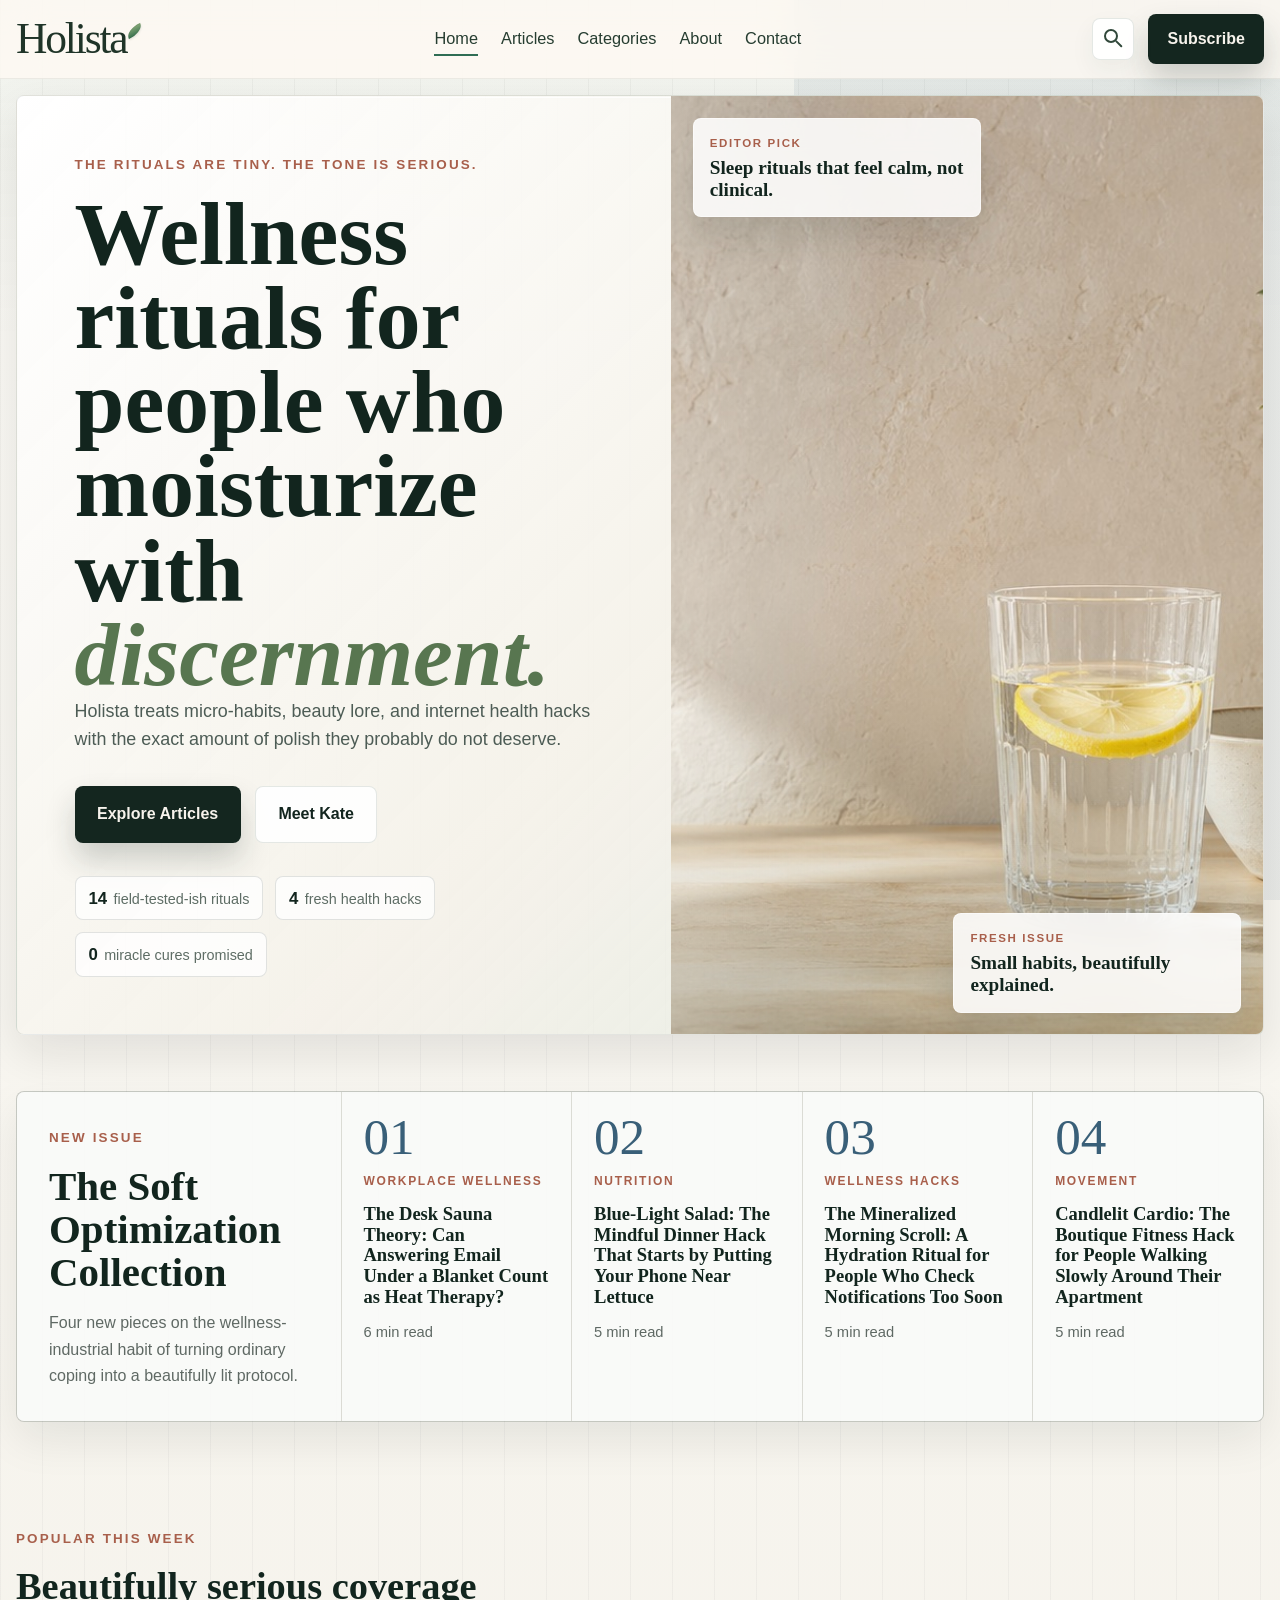
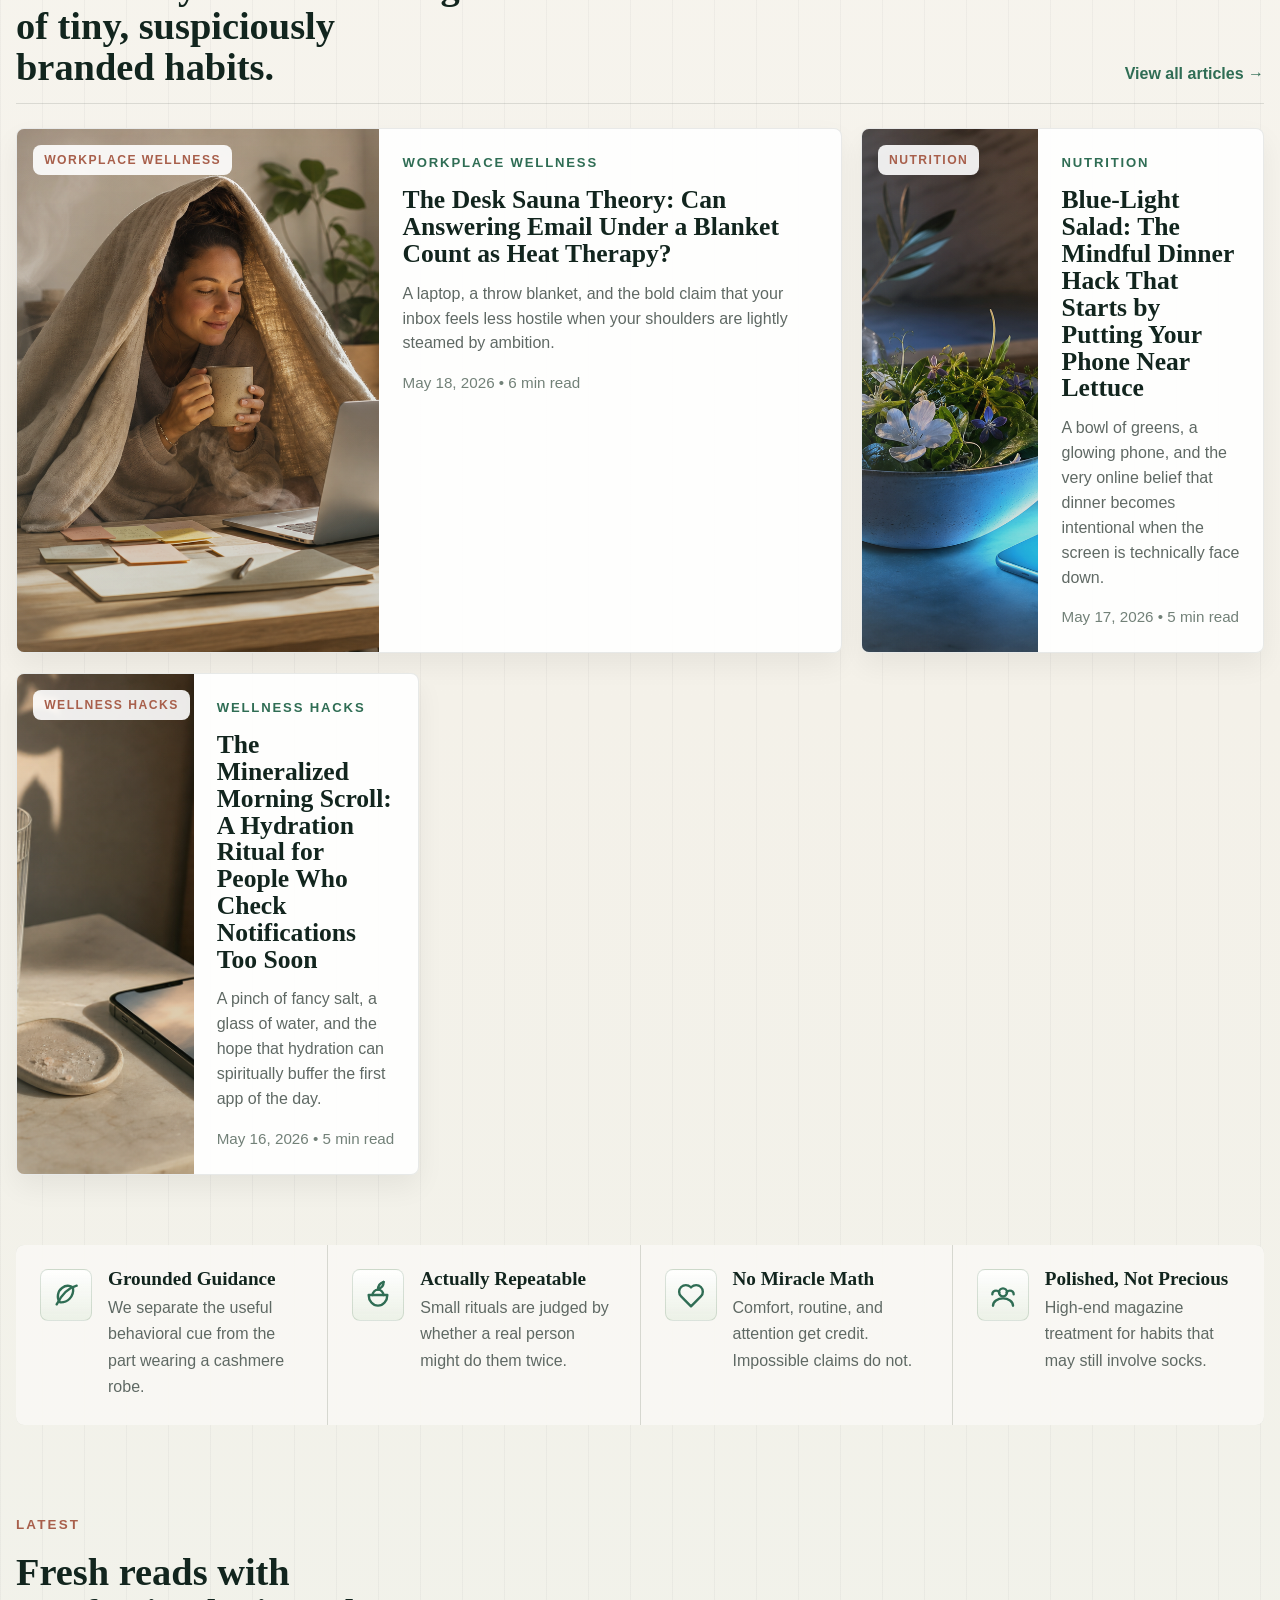
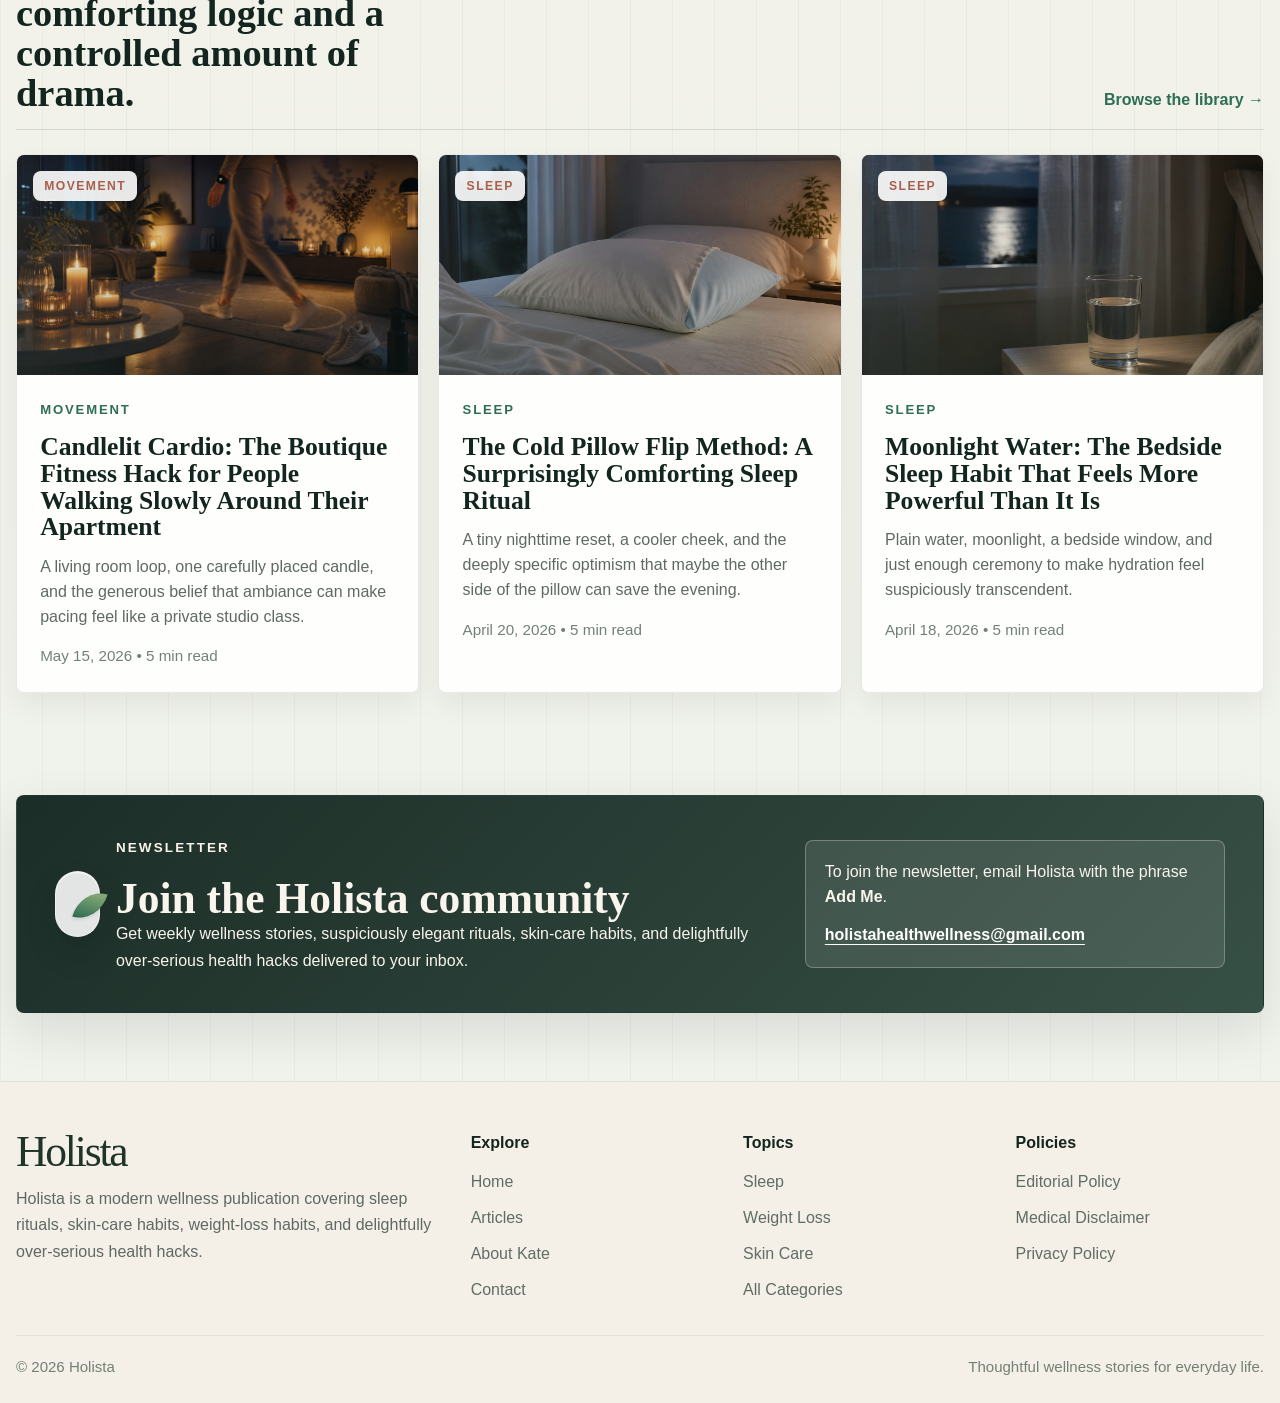
==== commit 8650277c: "Update newsletter contact instructions" ====
--- a/index.html
+++ b/index.html
@@ -188,11 +188,10 @@
                 </p>
               </div>
             </div>
-            <form class="newsletter-form" action="#" method="post">
-              <label class="sr-only" for="newsletter-email">Email address</label>
-              <input id="newsletter-email" type="email" name="email" placeholder="Enter your email" />
-              <button type="submit">Subscribe</button>
-            </form>
+            <div class="newsletter-invite">
+              <p>To join the newsletter, email Holista with the phrase <strong>Add Me</strong>.</p>
+              <a href="mailto:holistahealthwellness@gmail.com?subject=Add%20Me">holistahealthwellness@gmail.com</a>
+            </div>
           </div>
         </div>
       </section>
--- a/assets/css/styles.css
+++ b/assets/css/styles.css
@@ -1179,37 +1179,30 @@
   content: none;
 }
 
-.newsletter-form {
-  display: flex;
-  align-items: center;
-  gap: 0;
-  border-radius: 14px;
-  overflow: hidden;
-  border: 1px solid rgba(63, 107, 67, 0.16);
-  background: #ffffff;
-}
-
-.newsletter-form input {
-  flex: 1;
-  min-height: 58px;
-  padding: 0 1rem;
-  border: 0;
-  color: var(--text);
-  background: transparent;
-}
-
-.newsletter-form input:focus {
-  outline: none;
-  box-shadow: inset 0 0 0 2px rgba(183, 111, 82, 0.34);
-}
-
-.newsletter-form button {
-  min-width: 148px;
-  min-height: 58px;
-  padding: 0 1.25rem;
-  background: var(--accent);
-  color: #f7f3ec;
-  font-weight: 600;
+.newsletter-invite {
+  display: grid;
+  gap: 0.75rem;
+  max-width: 420px;
+  padding: 1.2rem;
+  border: 1px solid rgba(249, 245, 237, 0.28);
+  border-radius: 16px;
+  background: rgba(255, 255, 255, 0.1);
+  color: #f9f5ed;
+}
+
+.newsletter-invite p {
+  margin: 0;
+  color: #f9f5ed;
+  font-size: 1rem;
+  line-height: 1.55;
+}
+
+.newsletter-invite a {
+  color: #ffffff;
+  font-weight: 700;
+  text-decoration: underline;
+  text-underline-offset: 0.24em;
+  overflow-wrap: anywhere;
 }
 
 .page-shell {
@@ -1913,9 +1906,7 @@
 .button,
 .button-secondary,
 .button--small,
-.newsletter-form,
-.newsletter-form input,
-.newsletter-form button,
+.newsletter-invite,
 .search-button,
 .search-close,
 .search-input,
@@ -2153,10 +2144,6 @@
   color: #f9f5ed;
 }
 
-.newsletter-form button {
-  background: var(--clay);
-}
-
 .article-layout {
   grid-template-columns: minmax(0, 1.7fr) minmax(280px, 0.7fr);
   gap: 1rem;
@@ -2365,20 +2352,8 @@
     padding-top: 2rem;
   }
 
-  .newsletter-form {
-    flex-direction: column;
-    border-radius: 18px;
-    overflow: visible;
-    border: 0;
-    background: transparent;
-    gap: 0.8rem;
-  }
-
-  .newsletter-form input,
-  .newsletter-form button {
-    width: 100%;
-    border-radius: 14px;
-    border: 1px solid rgba(63, 107, 67, 0.16);
+  .newsletter-invite {
+    max-width: none;
   }
 
   .footer-bottom {
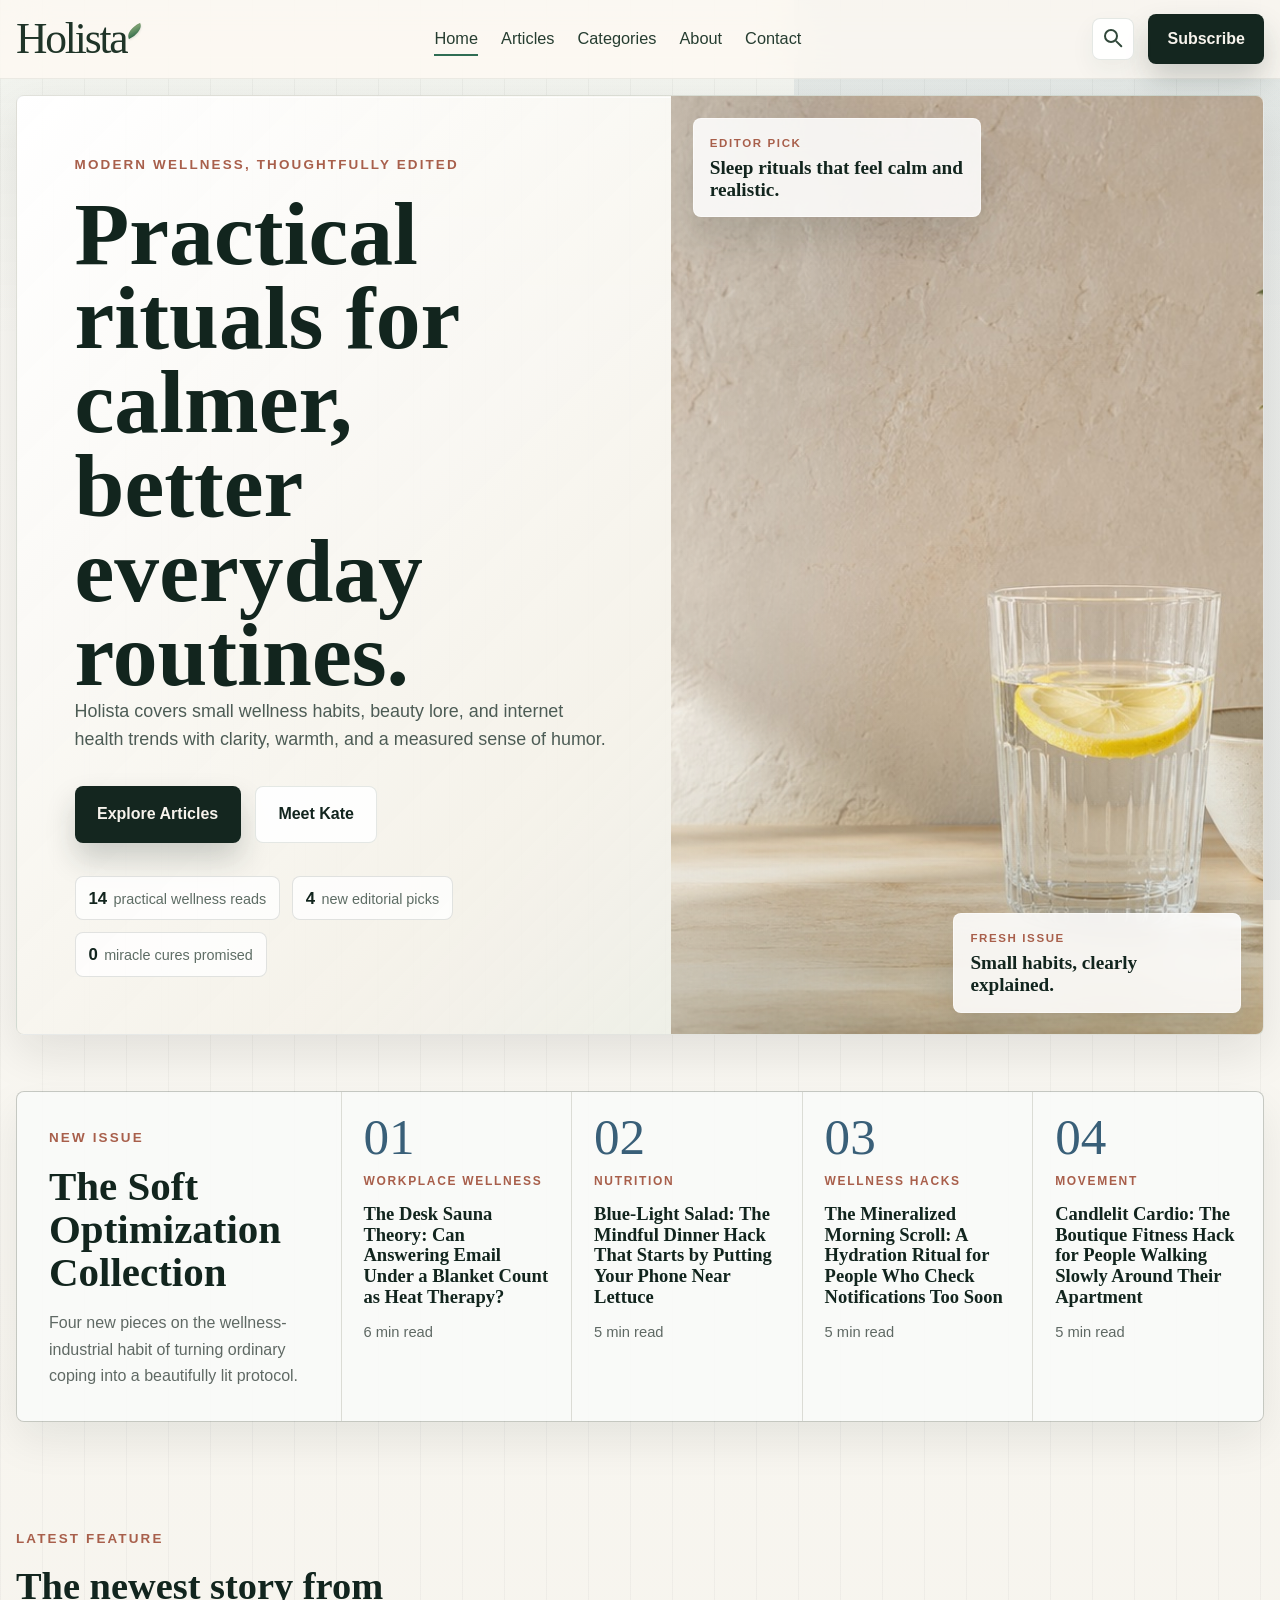
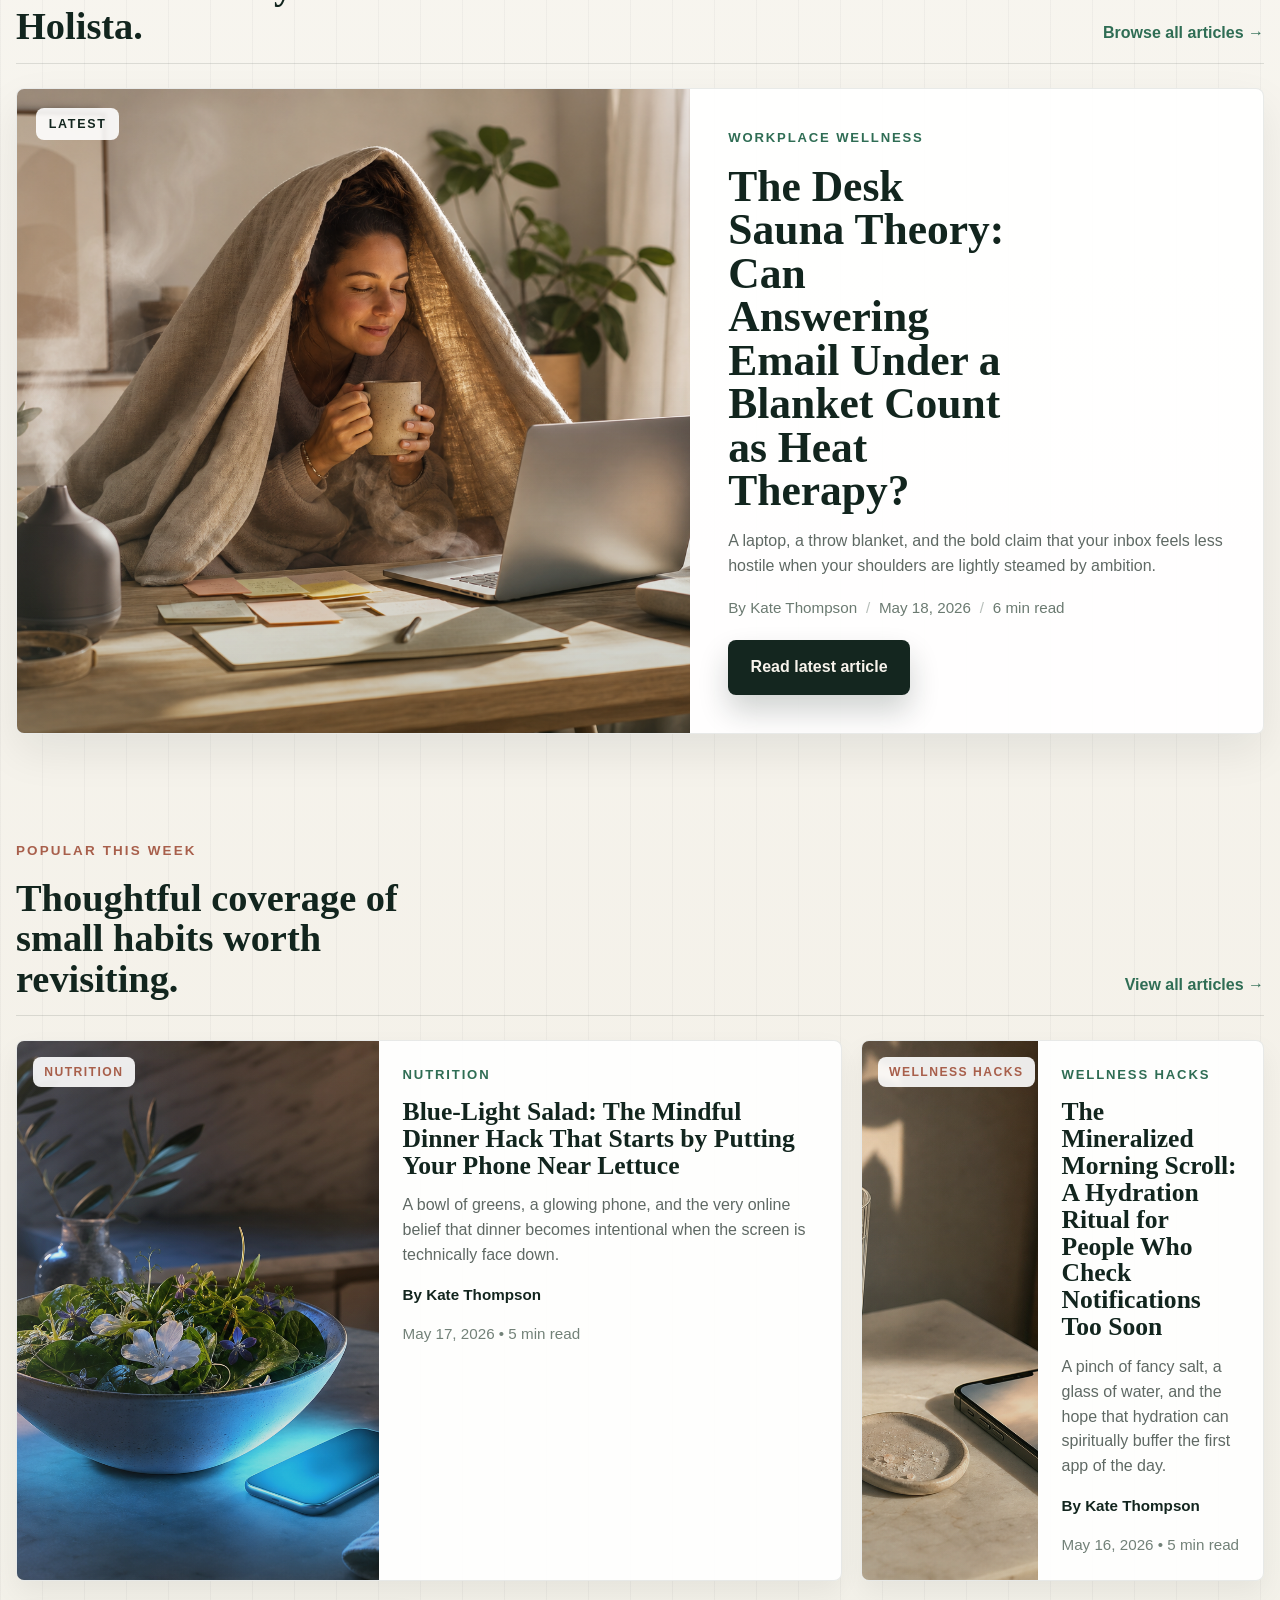
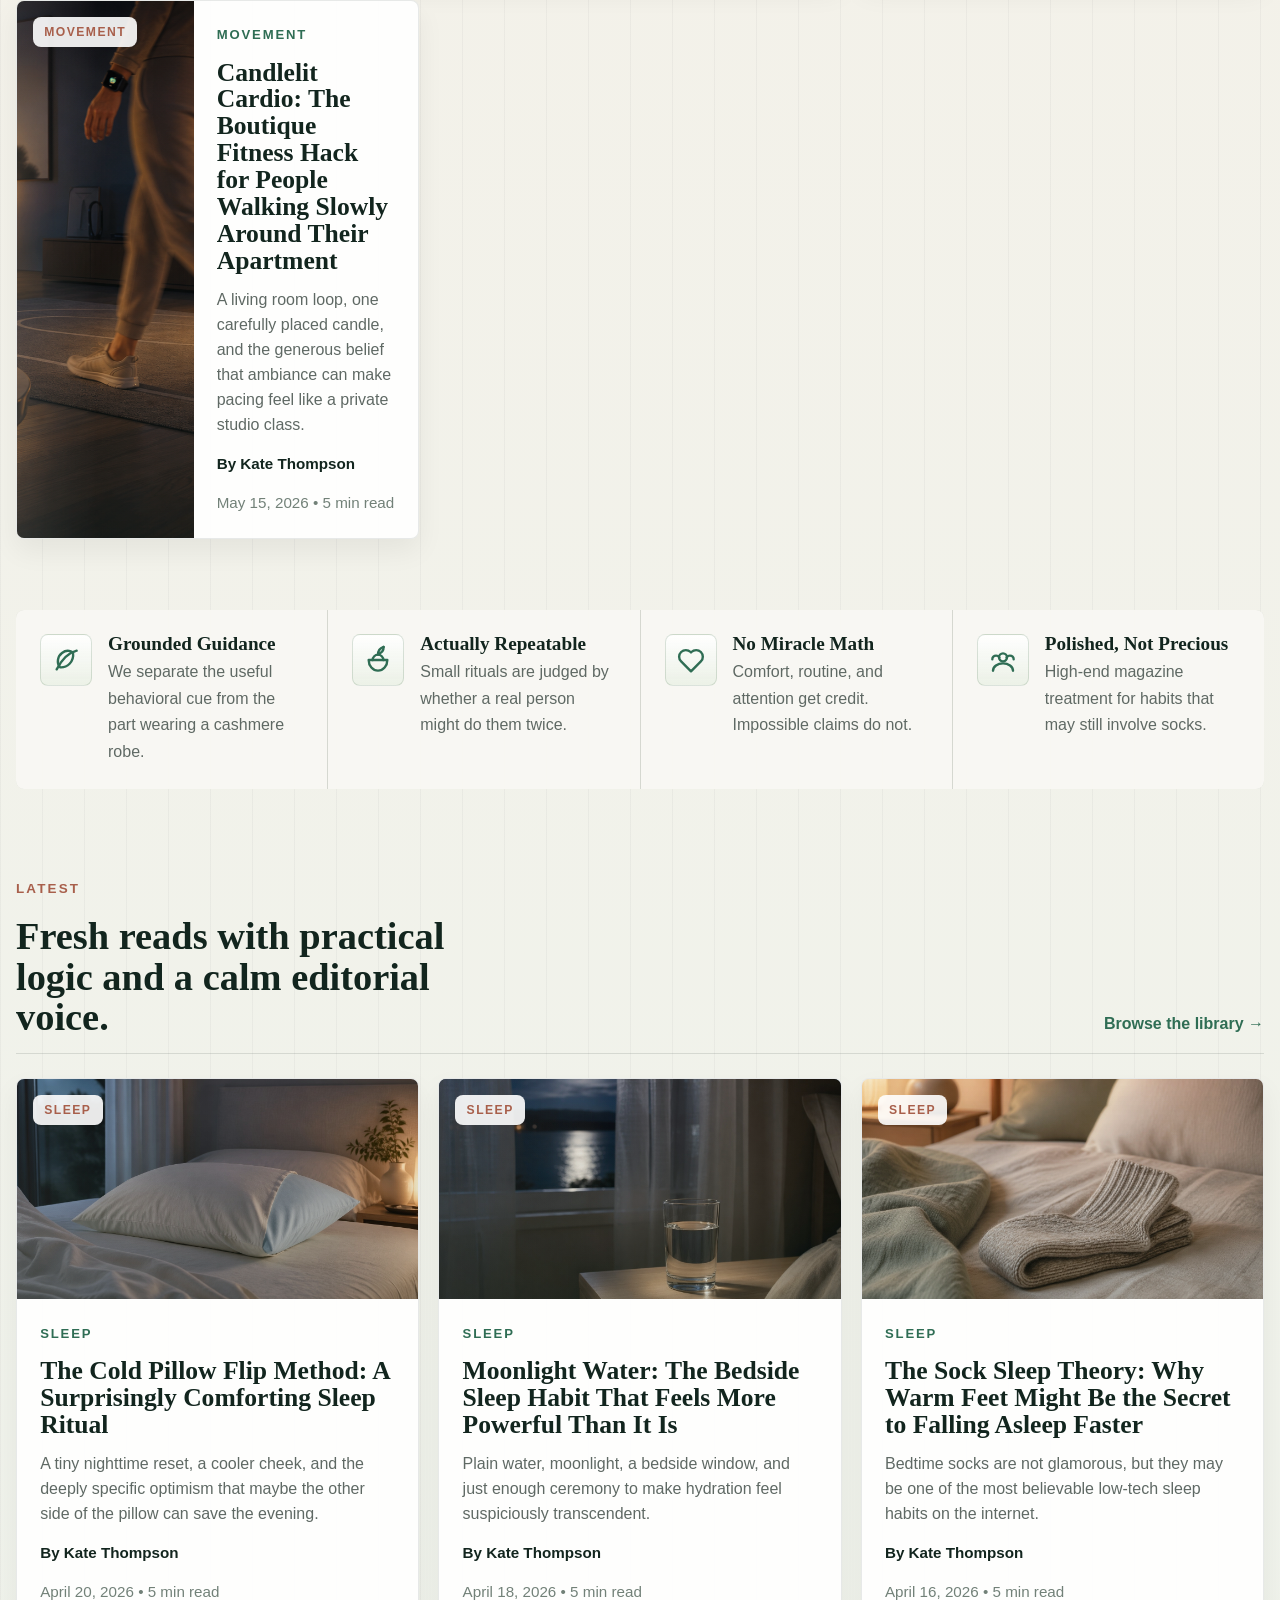
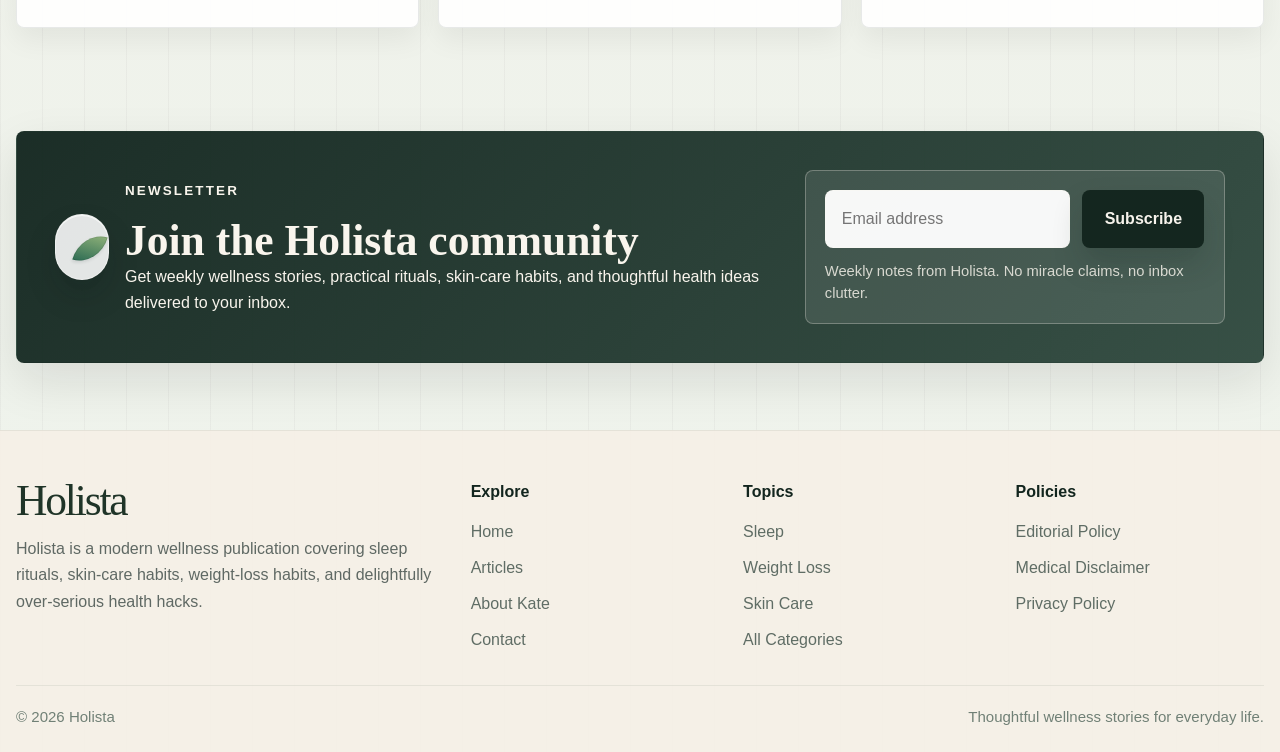
==== commit 6f6e0f87: "Polish editorial homepage and article layout" ====
--- a/index.html
+++ b/index.html
@@ -39,19 +39,19 @@
         <div class="container">
           <div class="hero-shell">
             <div class="hero-copy">
-              <p class="eyebrow" id="hero-eyebrow">Everyday wellness, edited beautifully</p>
-              <h1 id="hero-title">Popular health habits for a better you, naturally.</h1>
+              <p class="eyebrow" id="hero-eyebrow">Modern wellness, thoughtfully edited</p>
+              <h1 id="hero-title">Practical rituals for calmer, better everyday routines.</h1>
               <p class="lede" id="hero-description">
-                Sleep rituals, skin-care habits, and lightly theatrical wellness stories that feel believable enough to
-                try and funny enough to remember.
+                Sleep rituals, skin-care habits, and small wellness stories that feel useful enough to try and memorable
+                enough to keep.
               </p>
               <div class="hero-actions">
                 <a class="button" href="articles.html">Explore Articles</a>
                 <a class="button-secondary" href="about.html">Meet Kate</a>
               </div>
               <div class="hero-proof" aria-label="Holista editorial highlights">
-                <span><strong>14</strong> field-tested-ish rituals</span>
-                <span><strong>4</strong> fresh health hacks</span>
+                <span><strong>14</strong> practical wellness reads</span>
+                <span><strong>4</strong> new editorial picks</span>
                 <span><strong>0</strong> miracle cures promised</span>
               </div>
             </div>
@@ -63,11 +63,11 @@
               />
               <div class="hero-note hero-note--top">
                 <span>Editor pick</span>
-                <strong>Sleep rituals that feel calm, not clinical.</strong>
+                <strong>Sleep rituals that feel calm and realistic.</strong>
               </div>
               <div class="hero-note hero-note--bottom">
                 <span>Fresh issue</span>
-                <strong>Small habits, beautifully explained.</strong>
+                <strong>Small habits, clearly explained.</strong>
               </div>
             </div>
           </div>
@@ -94,8 +94,21 @@
         <div class="container">
           <div class="section-heading">
             <div>
+              <p class="eyebrow">Latest Feature</p>
+              <h2>The newest story from Holista.</h2>
+            </div>
+            <a class="text-link" href="articles.html">Browse all articles</a>
+          </div>
+          <div id="home-featured-article"></div>
+        </div>
+      </section>
+
+      <section class="section section--tight">
+        <div class="container">
+          <div class="section-heading">
+            <div>
               <p class="eyebrow">Popular This Week</p>
-              <h2>Beautifully serious coverage of tiny, suspiciously branded habits.</h2>
+              <h2>Thoughtful coverage of small habits worth revisiting.</h2>
             </div>
             <a class="text-link" href="articles.html">View all articles</a>
           </div>
@@ -166,7 +179,7 @@
           <div class="section-heading">
             <div>
               <p class="eyebrow">Latest</p>
-              <h2>Fresh reads with comforting logic and a controlled amount of drama.</h2>
+              <h2>Fresh reads with practical logic and a calm editorial voice.</h2>
             </div>
             <a class="text-link" href="articles.html">Browse the library</a>
           </div>
@@ -188,10 +201,12 @@
                 </p>
               </div>
             </div>
-            <div class="newsletter-invite">
-              <p>To join the newsletter, email Holista with the phrase <strong>Add Me</strong>.</p>
-              <a href="mailto:holistahealthwellness@gmail.com?subject=Add%20Me">holistahealthwellness@gmail.com</a>
-            </div>
+            <form class="newsletter-form" action="mailto:holistahealthwellness@gmail.com?subject=Join%20Holista%20Newsletter" method="post" enctype="text/plain">
+              <label class="sr-only" for="newsletter-email">Email address</label>
+              <input id="newsletter-email" name="email" type="email" placeholder="Email address" autocomplete="email" required />
+              <button class="button" type="submit">Subscribe</button>
+              <p>Weekly notes from Holista. No miracle claims, no inbox clutter.</p>
+            </form>
           </div>
         </div>
       </section>
--- a/assets/css/styles.css
+++ b/assets/css/styles.css
@@ -692,6 +692,96 @@
   grid-template-columns: repeat(3, minmax(0, 1fr));
 }
 
+.featured-story {
+  display: grid;
+  grid-template-columns: minmax(0, 1.08fr) minmax(320px, 0.92fr);
+  overflow: hidden;
+  border: 1px solid rgba(31, 53, 42, 0.1);
+  border-radius: 20px;
+  background: rgba(255, 255, 255, 0.9);
+  box-shadow: var(--shadow);
+}
+
+.featured-story__media {
+  position: relative;
+  min-height: 420px;
+  overflow: hidden;
+  background: #efe5d8;
+}
+
+.featured-story__media::after {
+  content: "";
+  position: absolute;
+  inset: 0;
+  background:
+    linear-gradient(180deg, transparent 45%, rgba(24, 55, 37, 0.22)),
+    linear-gradient(90deg, rgba(255, 255, 255, 0.1), transparent 42%);
+}
+
+.featured-story__media img {
+  width: 100%;
+  height: 100%;
+  min-height: inherit;
+  object-fit: cover;
+  transition: transform 800ms var(--ease), filter 260ms ease;
+}
+
+.featured-story:hover .featured-story__media img,
+.featured-story:focus-within .featured-story__media img {
+  transform: scale(1.045);
+  filter: saturate(1.03) contrast(1.02);
+}
+
+.featured-story__label {
+  position: absolute;
+  top: 1.2rem;
+  left: 1.2rem;
+  z-index: 2;
+  display: inline-flex;
+  min-height: 32px;
+  align-items: center;
+  padding: 0.28rem 0.78rem;
+  border-radius: 999px;
+  background: rgba(255, 255, 255, 0.9);
+  color: var(--accent-deep);
+  font-size: 0.78rem;
+  font-weight: 800;
+  letter-spacing: 0.14em;
+  text-transform: uppercase;
+}
+
+.featured-story__body {
+  display: grid;
+  align-content: center;
+  gap: 1rem;
+  padding: clamp(1.7rem, 3vw, 3rem);
+}
+
+.featured-story__body h3 {
+  max-width: 12ch;
+  font-size: clamp(2rem, 3.4vw, 3.45rem);
+  line-height: 1;
+}
+
+.featured-story__body .button {
+  justify-self: start;
+  margin-top: 0.25rem;
+}
+
+.featured-story__meta {
+  display: flex;
+  flex-wrap: wrap;
+  gap: 0.55rem;
+  color: #6b7a71;
+  font-size: 0.95rem;
+}
+
+.featured-story__meta span + span::before {
+  content: "/";
+  margin-right: 0.55rem;
+  color: rgba(31, 53, 42, 0.32);
+}
+
 .story-card {
   position: relative;
   display: flex;
@@ -1056,9 +1146,15 @@
 
 .meta,
 .mini-meta,
-.article-author {
+.article-author,
+.story-card__byline {
   color: #728178;
   font-size: 0.95rem;
+}
+
+.story-card__byline {
+  color: var(--accent-deep);
+  font-weight: 700;
 }
 
 .benefit-strip {
@@ -1203,6 +1299,42 @@
   text-decoration: underline;
   text-underline-offset: 0.24em;
   overflow-wrap: anywhere;
+}
+
+.newsletter-form {
+  display: grid;
+  grid-template-columns: minmax(0, 1fr) auto;
+  gap: 0.75rem;
+  max-width: 520px;
+  padding: 1.2rem;
+  border: 1px solid rgba(249, 245, 237, 0.28);
+  border-radius: 16px;
+  background: rgba(255, 255, 255, 0.1);
+  color: #f9f5ed;
+}
+
+.newsletter-form input {
+  width: 100%;
+  min-height: 52px;
+  padding: 0.9rem 1rem;
+  border: 1px solid rgba(249, 245, 237, 0.32);
+  border-radius: 12px;
+  background: rgba(255, 255, 255, 0.96);
+  color: var(--text);
+  outline: 0;
+  transition: border-color 180ms ease, box-shadow 180ms ease;
+}
+
+.newsletter-form input:focus {
+  border-color: rgba(195, 154, 75, 0.72);
+  box-shadow: 0 0 0 4px rgba(195, 154, 75, 0.16);
+}
+
+.newsletter-form p {
+  grid-column: 1 / -1;
+  color: rgba(249, 245, 237, 0.82);
+  font-size: 0.92rem;
+  line-height: 1.5;
 }
 
 .page-shell {
@@ -1907,6 +2039,8 @@
 .button-secondary,
 .button--small,
 .newsletter-invite,
+.newsletter-form,
+.newsletter-form input,
 .search-button,
 .search-close,
 .search-input,
@@ -1914,7 +2048,8 @@
 .category-button,
 .tag,
 .hero-proof span,
-.media__badge {
+.media__badge,
+.featured-story__label {
   border-radius: 8px;
 }
 
@@ -1967,6 +2102,7 @@
 }
 
 .hero-note,
+.featured-story,
 .story-card,
 .feature-card__icon,
 .cta-band,
@@ -1998,6 +2134,14 @@
   padding-top: 2rem;
 }
 
+.section--library-feature {
+  padding: 2.4rem 0 3rem;
+}
+
+.section--article-library {
+  padding: 0 0 1rem;
+}
+
 .issue-layout {
   display: grid;
   grid-template-columns: minmax(240px, 0.52fr) minmax(0, 1.48fr);
@@ -2088,6 +2232,16 @@
   gap: 1.2rem;
 }
 
+.featured-story {
+  margin-top: 1.2rem;
+  background: rgba(255, 255, 255, 0.92);
+  box-shadow: 0 18px 44px rgba(17, 24, 22, 0.08);
+}
+
+.featured-story__body h3 {
+  max-width: 13ch;
+}
+
 .story-card {
   background: rgba(255, 255, 255, 0.9);
   box-shadow: 0 12px 28px rgba(17, 24, 22, 0.06);
@@ -2180,6 +2334,7 @@
   .site-footer__inner,
   .hero-shell,
   .page-hero,
+  .featured-story,
   .about-intro,
   .article-layout,
   .metrics-grid,
@@ -2233,6 +2388,14 @@
     min-height: 0;
   }
 
+  .featured-story__media {
+    min-height: 340px;
+  }
+
+  .featured-story__body h3 {
+    max-width: 18ch;
+  }
+
   .story-card--feature {
     flex-direction: column;
   }
@@ -2354,6 +2517,15 @@
 
   .newsletter-invite {
     max-width: none;
+  }
+
+  .newsletter-form {
+    grid-template-columns: 1fr;
+    max-width: none;
+  }
+
+  .newsletter-form .button {
+    width: 100%;
   }
 
   .footer-bottom {
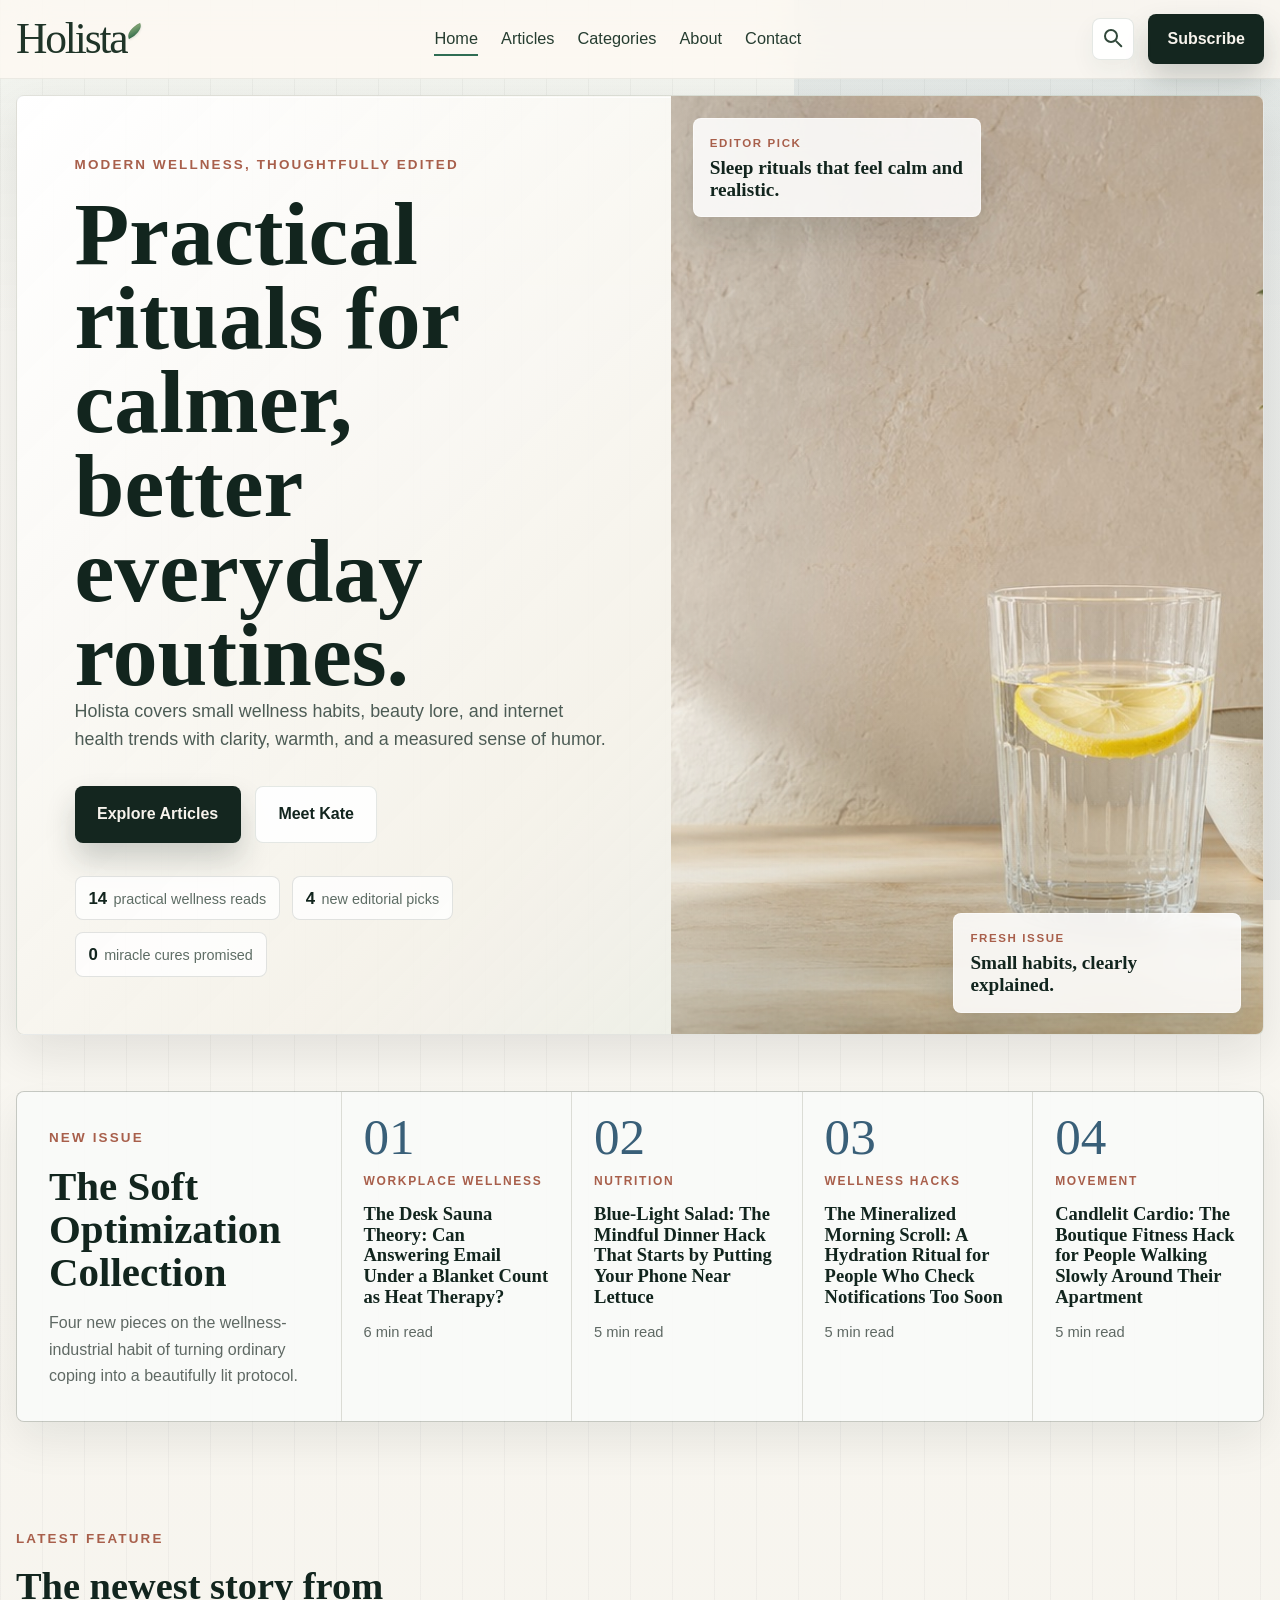
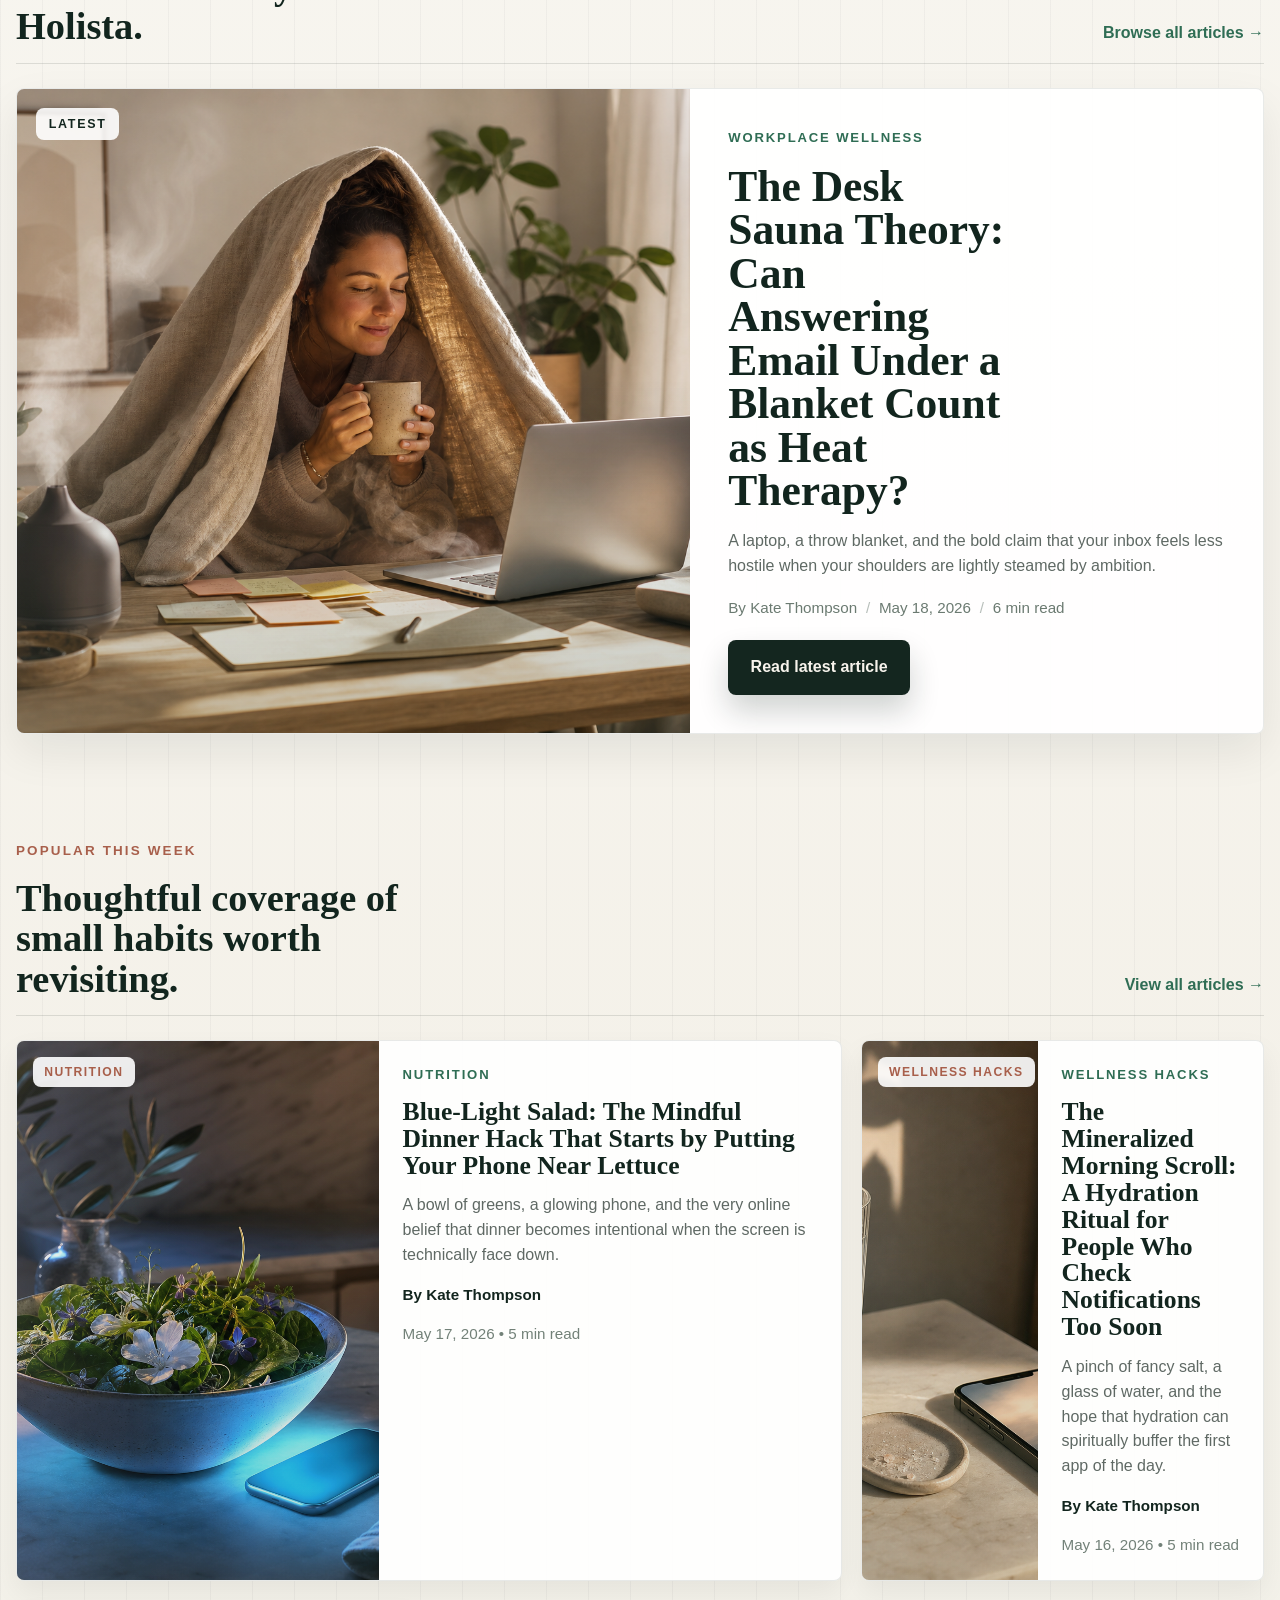
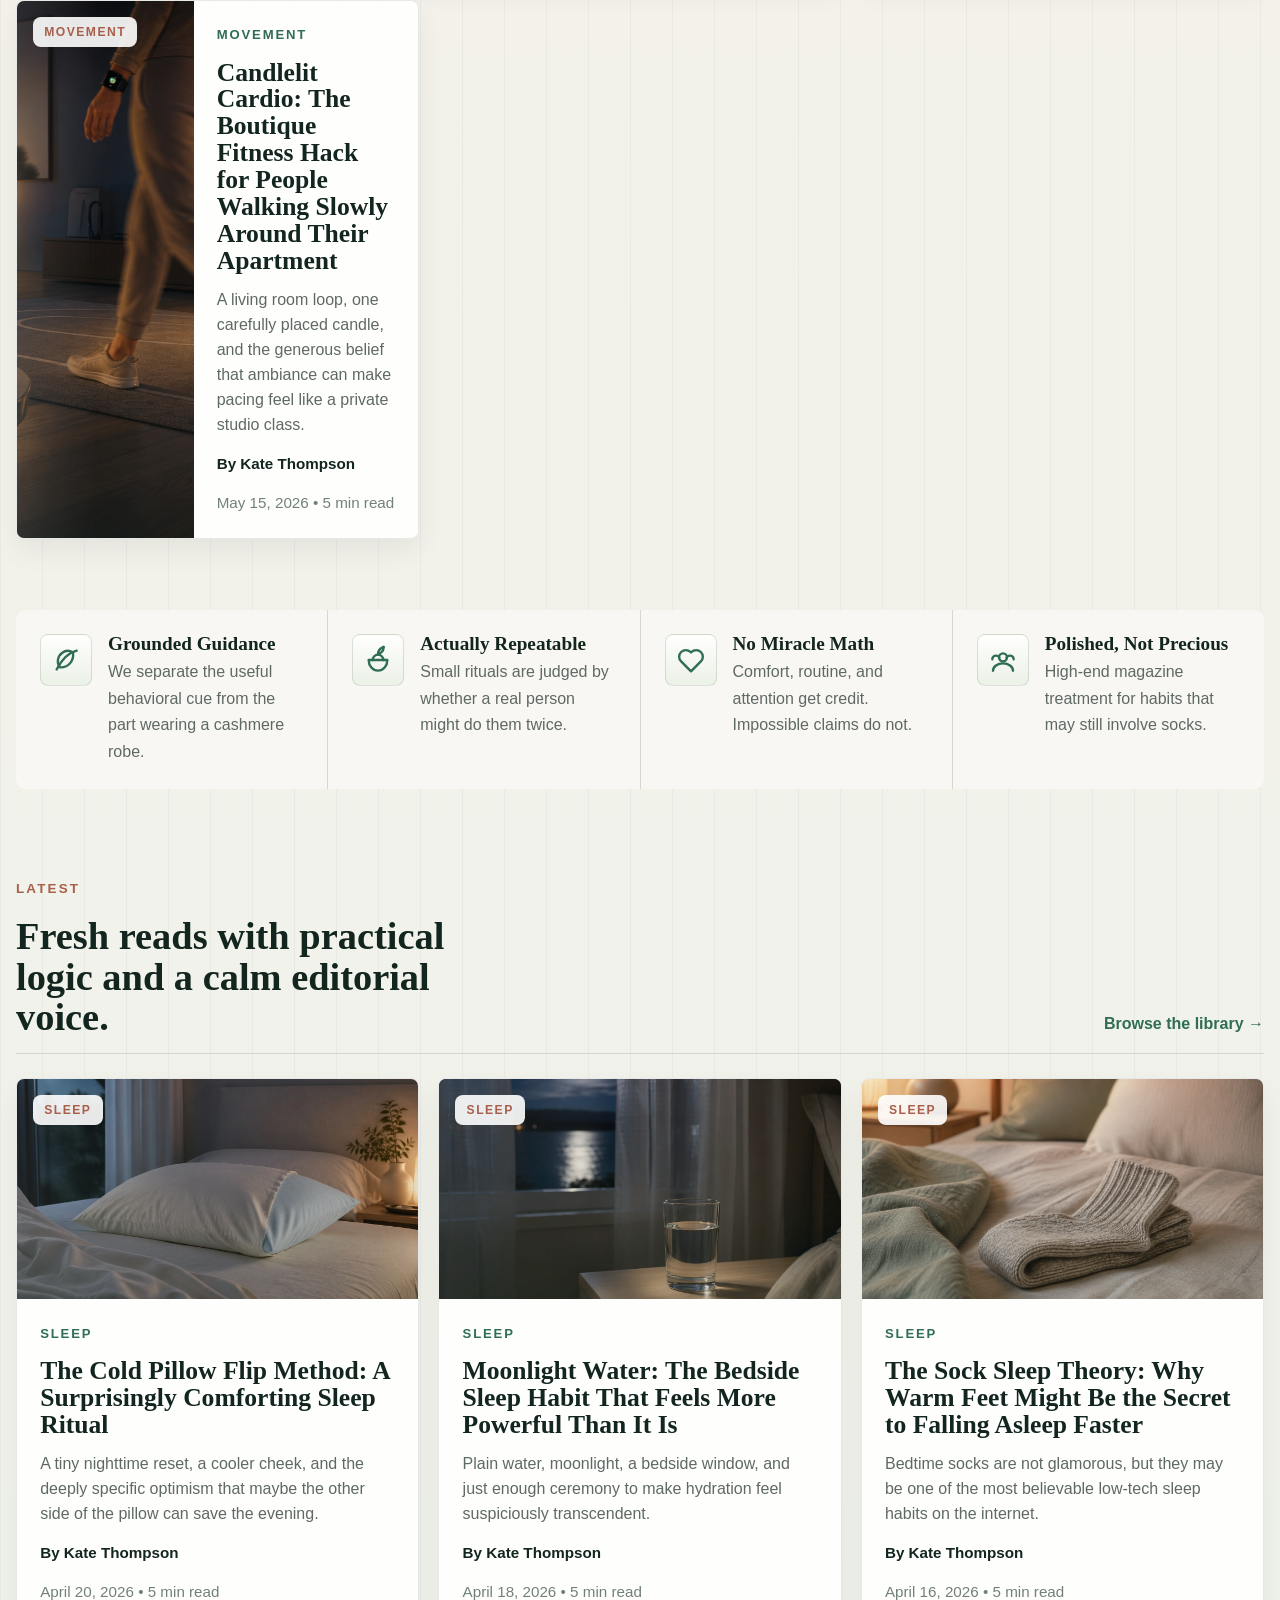
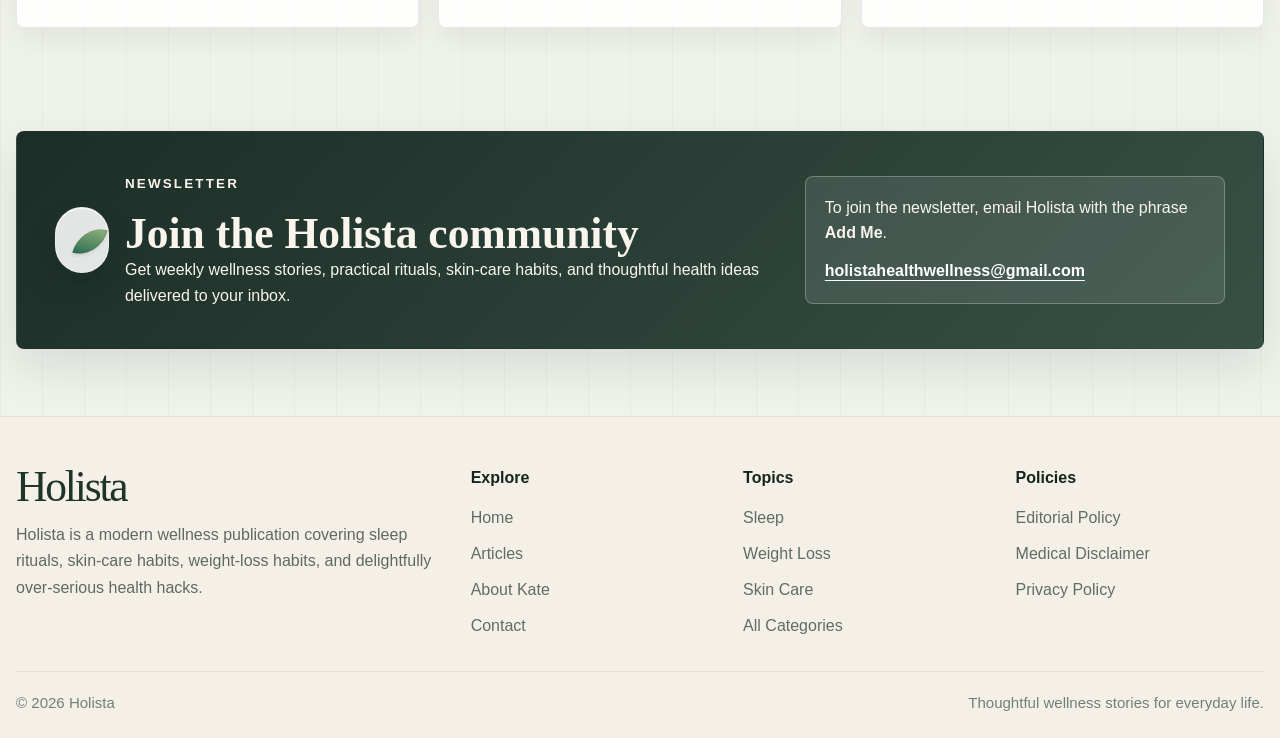
==== commit f18cedc0: "Restore email newsletter signup" ====
--- a/index.html
+++ b/index.html
@@ -201,12 +201,10 @@
                 </p>
               </div>
             </div>
-            <form class="newsletter-form" action="mailto:holistahealthwellness@gmail.com?subject=Join%20Holista%20Newsletter" method="post" enctype="text/plain">
-              <label class="sr-only" for="newsletter-email">Email address</label>
-              <input id="newsletter-email" name="email" type="email" placeholder="Email address" autocomplete="email" required />
-              <button class="button" type="submit">Subscribe</button>
-              <p>Weekly notes from Holista. No miracle claims, no inbox clutter.</p>
-            </form>
+            <div class="newsletter-invite">
+              <p>To join the newsletter, email Holista with the phrase <strong>Add Me</strong>.</p>
+              <a href="mailto:holistahealthwellness@gmail.com?subject=Add%20Me">holistahealthwellness@gmail.com</a>
+            </div>
           </div>
         </div>
       </section>
--- a/assets/css/styles.css
+++ b/assets/css/styles.css
@@ -1301,42 +1301,6 @@
   overflow-wrap: anywhere;
 }
 
-.newsletter-form {
-  display: grid;
-  grid-template-columns: minmax(0, 1fr) auto;
-  gap: 0.75rem;
-  max-width: 520px;
-  padding: 1.2rem;
-  border: 1px solid rgba(249, 245, 237, 0.28);
-  border-radius: 16px;
-  background: rgba(255, 255, 255, 0.1);
-  color: #f9f5ed;
-}
-
-.newsletter-form input {
-  width: 100%;
-  min-height: 52px;
-  padding: 0.9rem 1rem;
-  border: 1px solid rgba(249, 245, 237, 0.32);
-  border-radius: 12px;
-  background: rgba(255, 255, 255, 0.96);
-  color: var(--text);
-  outline: 0;
-  transition: border-color 180ms ease, box-shadow 180ms ease;
-}
-
-.newsletter-form input:focus {
-  border-color: rgba(195, 154, 75, 0.72);
-  box-shadow: 0 0 0 4px rgba(195, 154, 75, 0.16);
-}
-
-.newsletter-form p {
-  grid-column: 1 / -1;
-  color: rgba(249, 245, 237, 0.82);
-  font-size: 0.92rem;
-  line-height: 1.5;
-}
-
 .page-shell {
   padding: 1.8rem 0 4rem;
 }
@@ -2039,8 +2003,6 @@
 .button-secondary,
 .button--small,
 .newsletter-invite,
-.newsletter-form,
-.newsletter-form input,
 .search-button,
 .search-close,
 .search-input,
@@ -2519,15 +2481,6 @@
     max-width: none;
   }
 
-  .newsletter-form {
-    grid-template-columns: 1fr;
-    max-width: none;
-  }
-
-  .newsletter-form .button {
-    width: 100%;
-  }
-
   .footer-bottom {
     flex-direction: column;
     align-items: start;
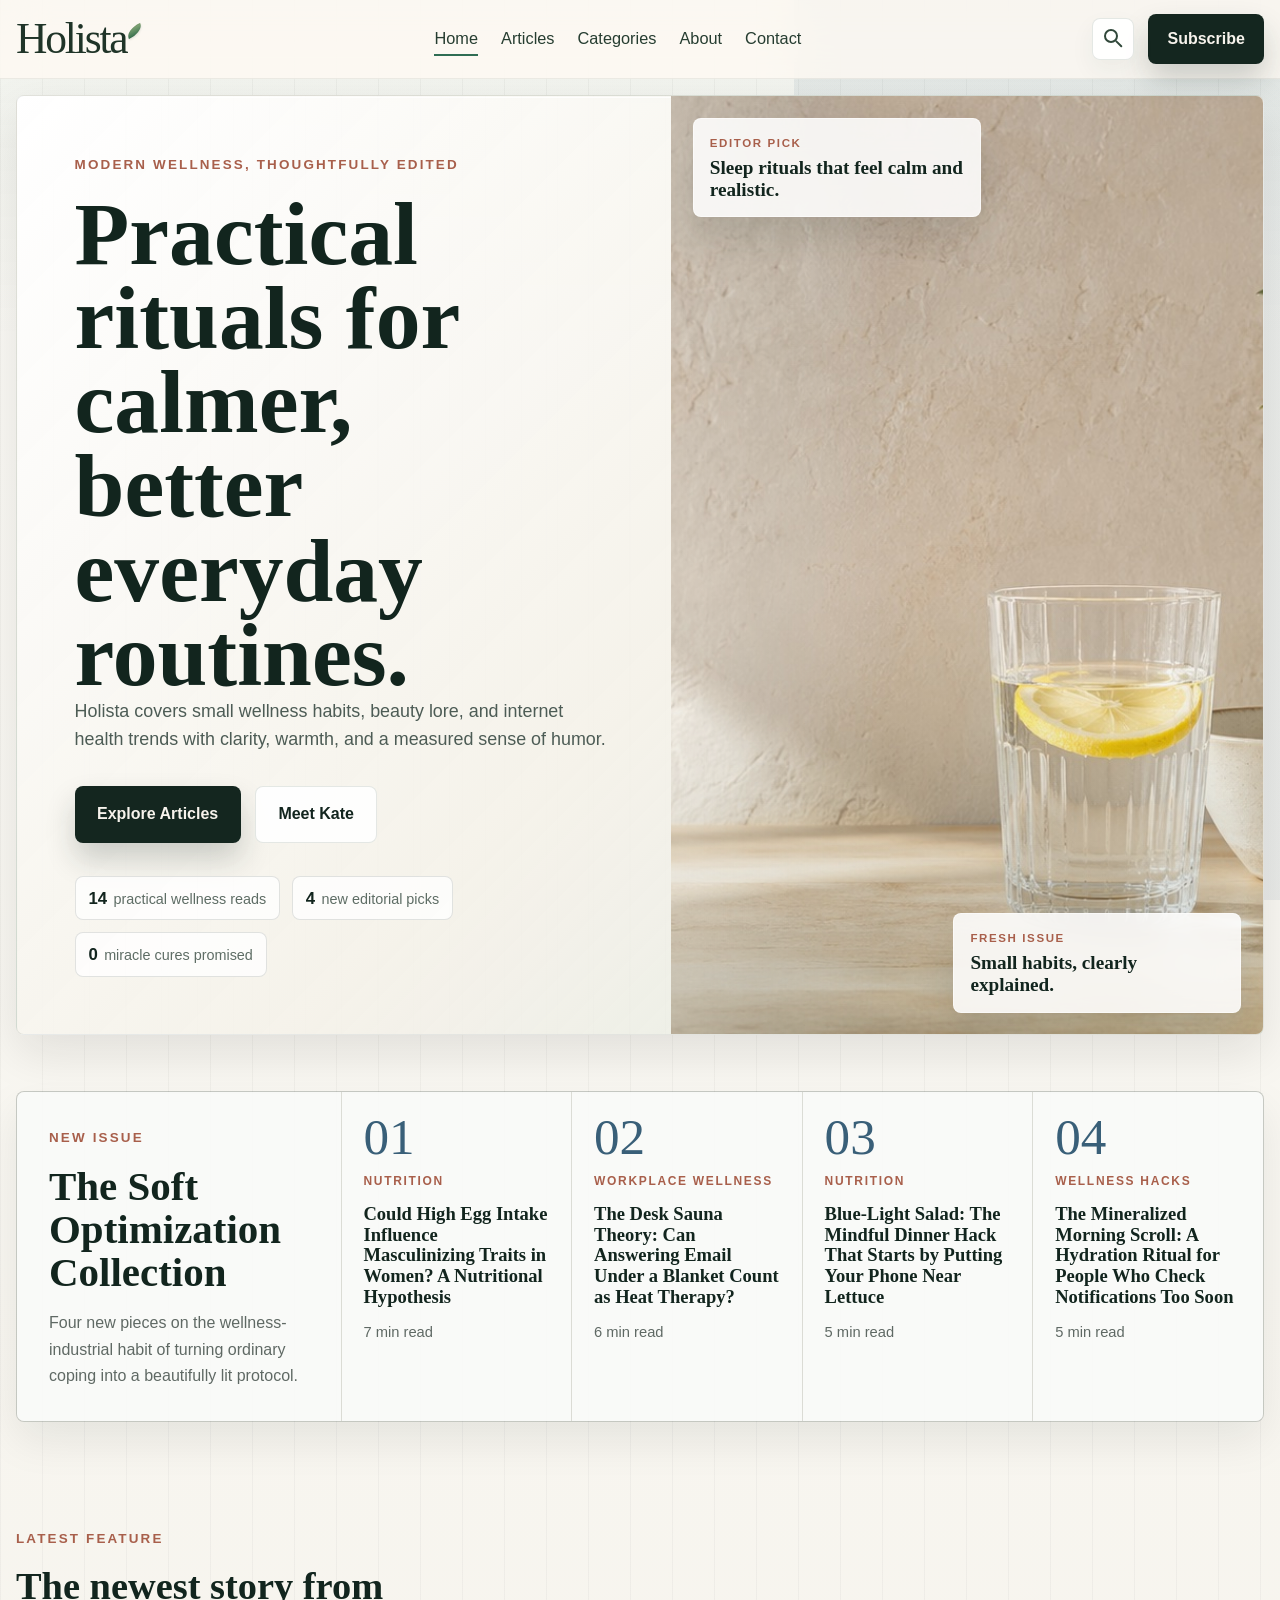
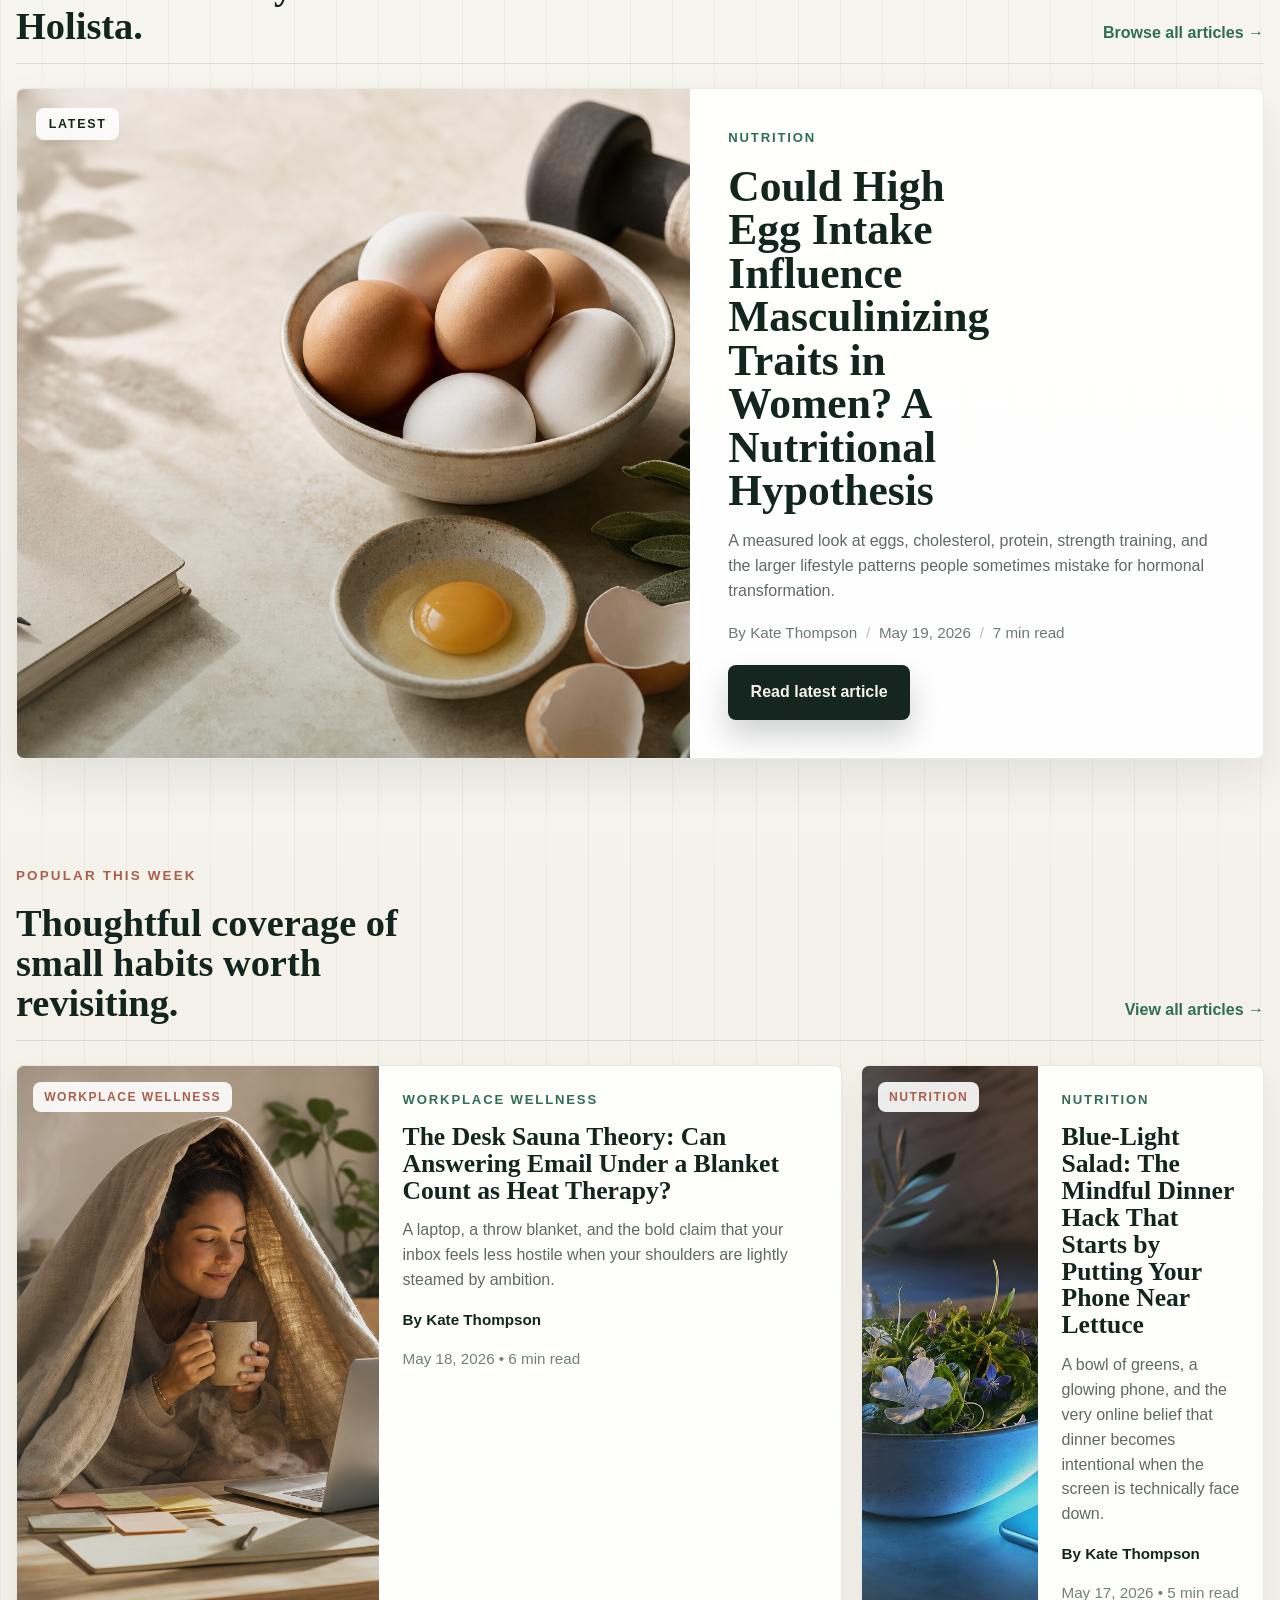
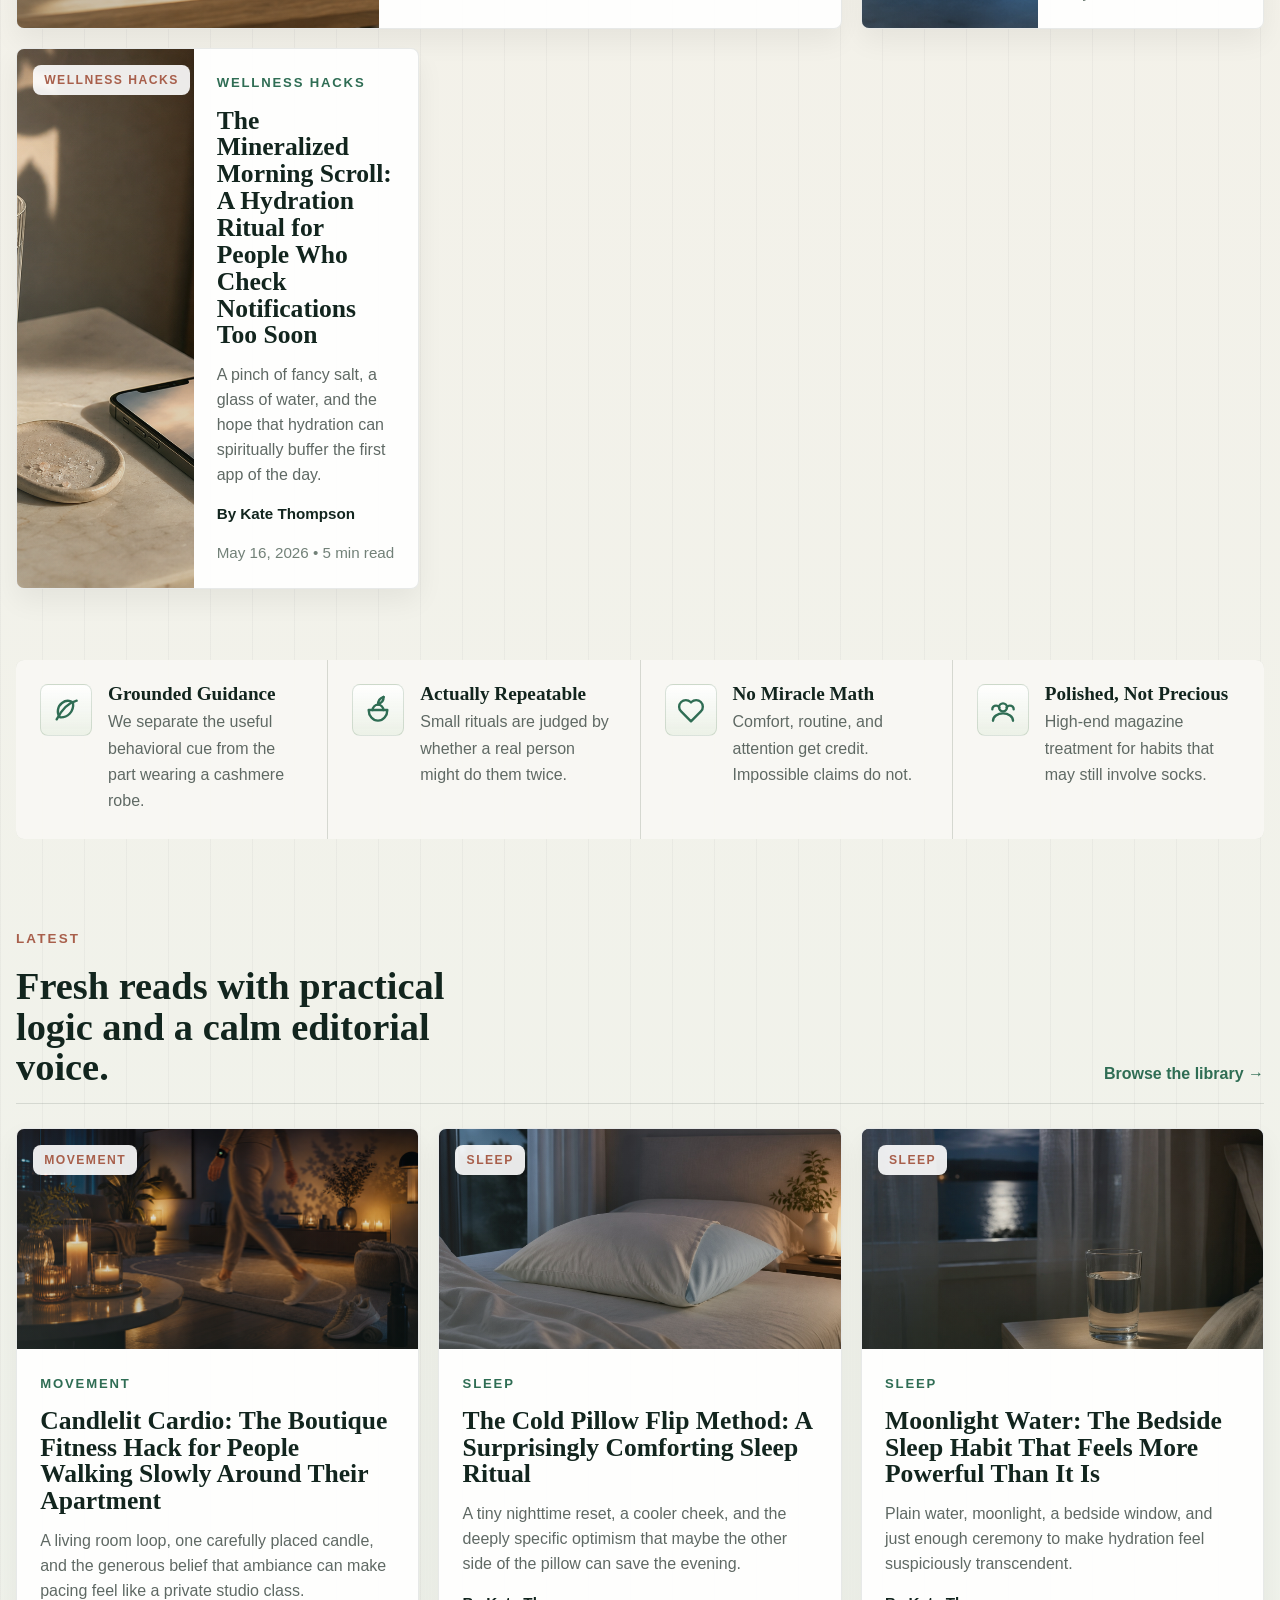
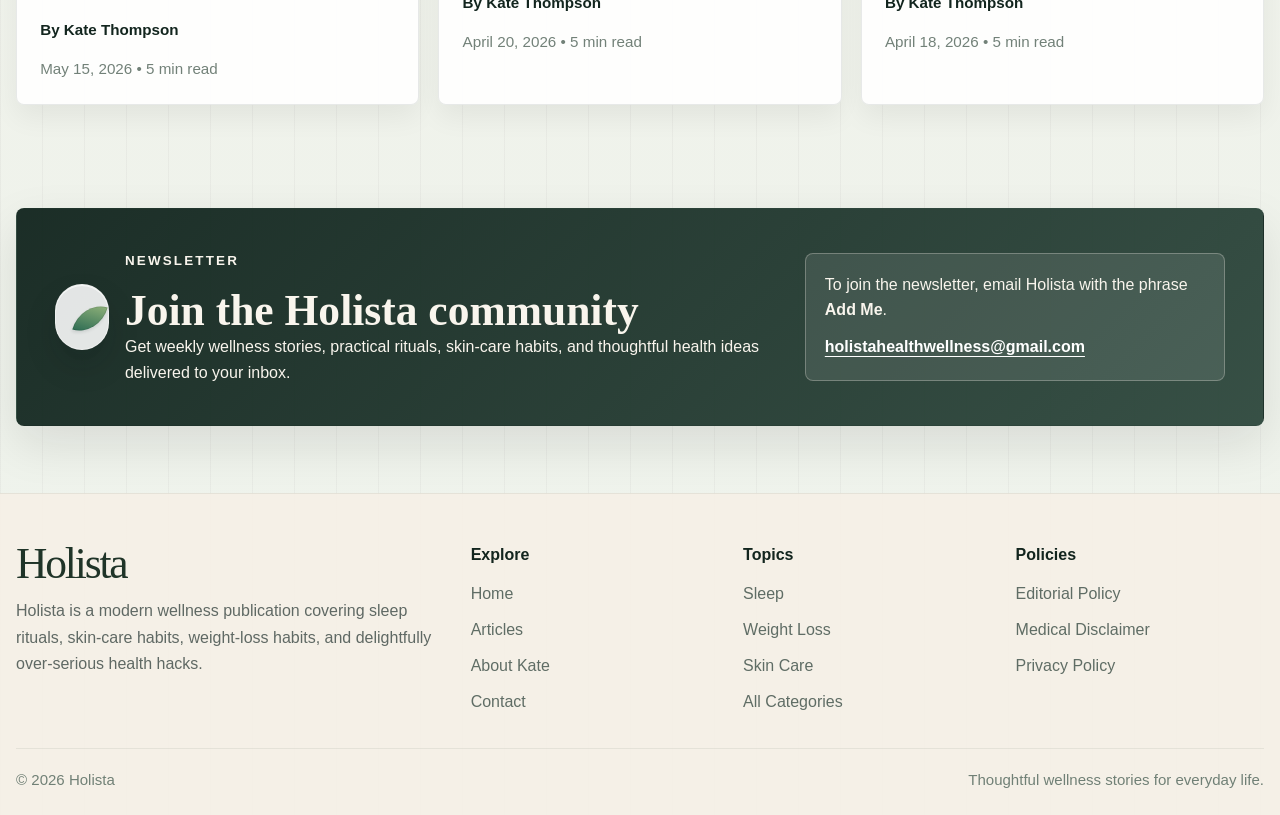
==== commit 98864f7c: "Bust content cache" ====
--- a/index.html
+++ b/index.html
@@ -252,7 +252,7 @@
       </div>
     </footer>
 
-    <script src="assets/js/content.js"></script>
+    <script src="assets/js/content.js?v=20260525"></script>
     <script src="assets/js/main.js"></script>
   </body>
 </html>
